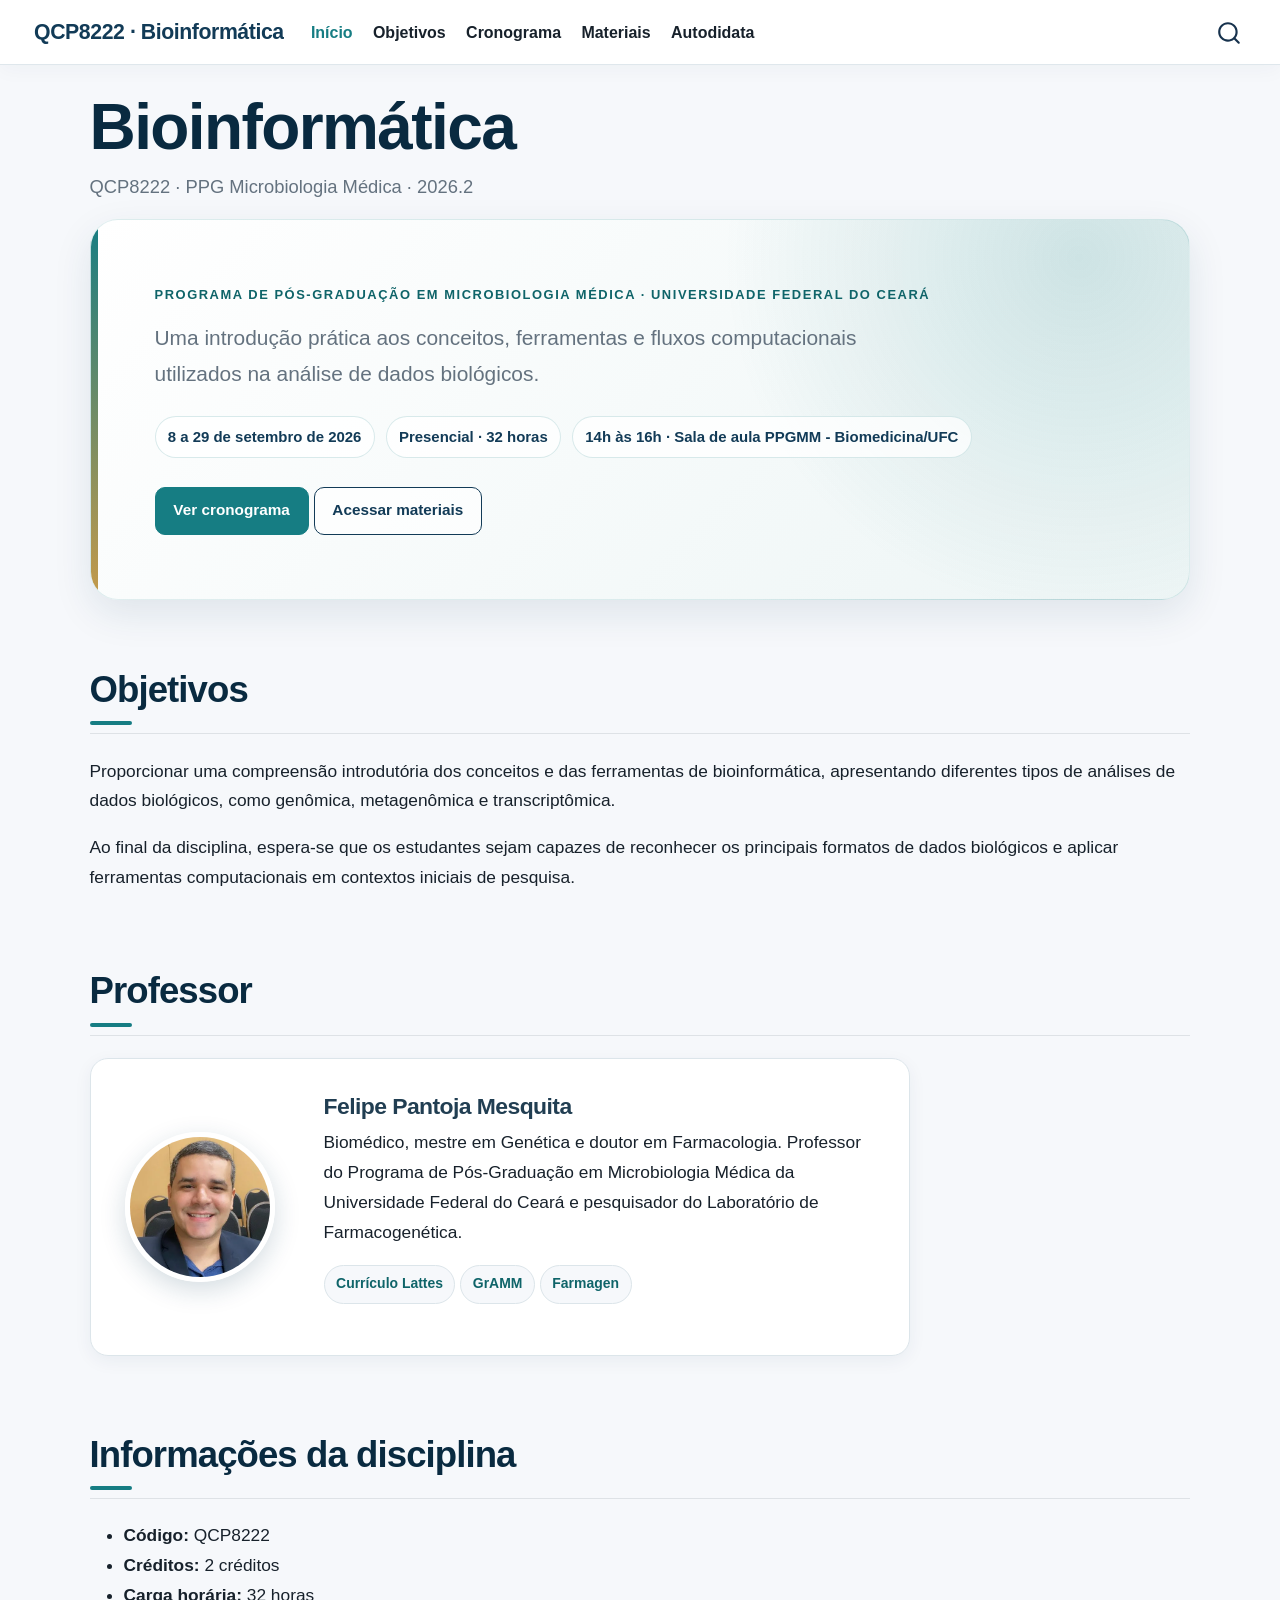
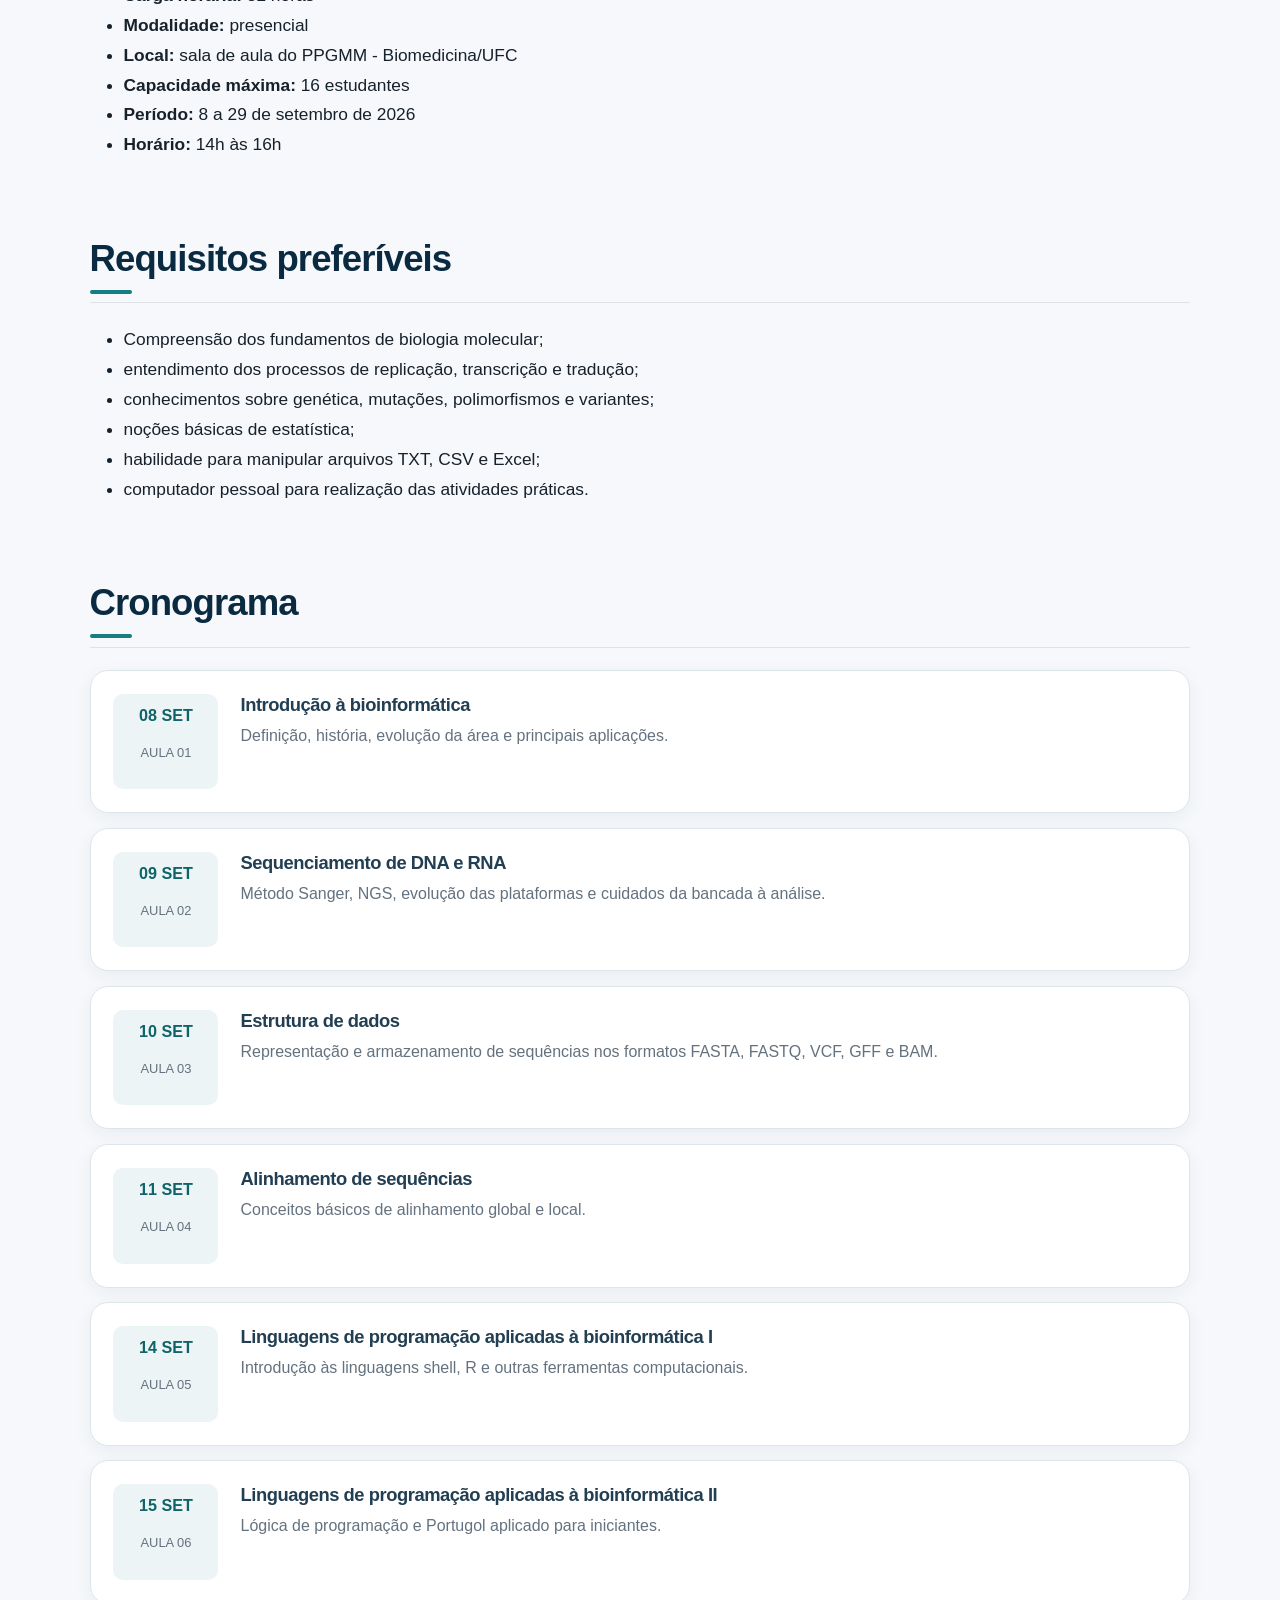
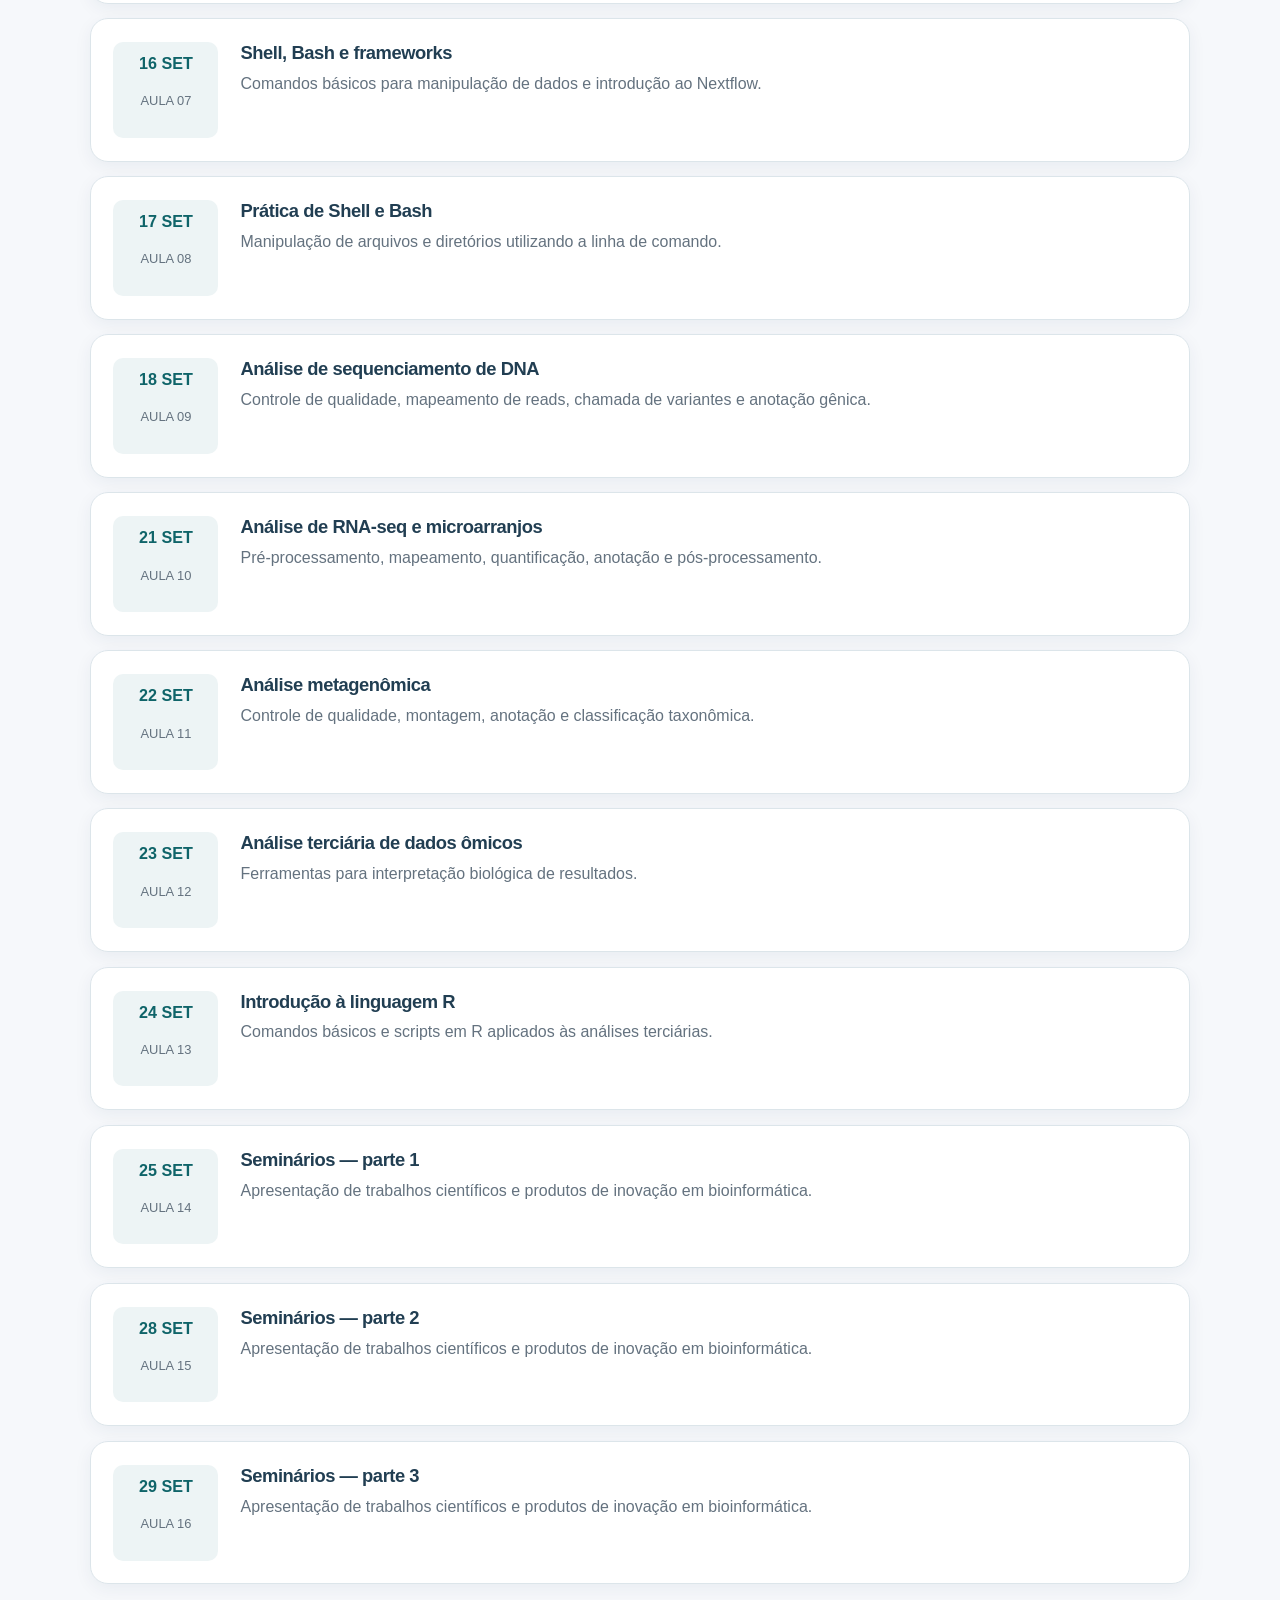
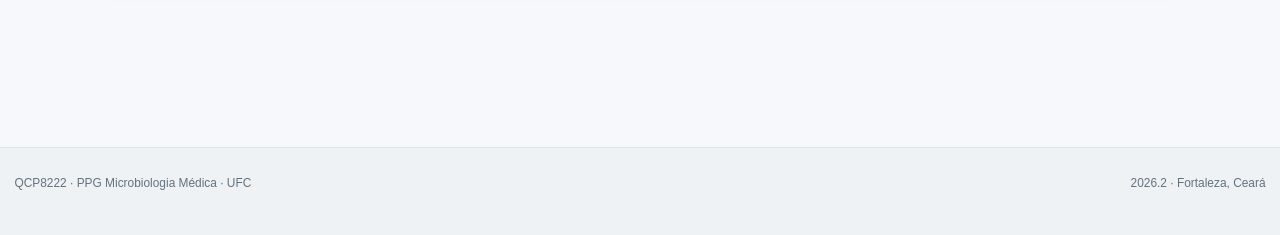
==== index.html @ 1bd6b89c "Built site for gh-pages" ====
<!DOCTYPE html>
<html xmlns="http://www.w3.org/1999/xhtml" lang="pt-BR" xml:lang="pt-BR"><head>

<meta charset="utf-8">
<meta name="generator" content="quarto-1.8.25">

<meta name="viewport" content="width=device-width, initial-scale=1.0, user-scalable=yes">


<title>Bioinformática – QCP8222 · Bioinformática</title>
<style>
code{white-space: pre-wrap;}
span.smallcaps{font-variant: small-caps;}
div.columns{display: flex; gap: min(4vw, 1.5em);}
div.column{flex: auto; overflow-x: auto;}
div.hanging-indent{margin-left: 1.5em; text-indent: -1.5em;}
ul.task-list{list-style: none;}
ul.task-list li input[type="checkbox"] {
  width: 0.8em;
  margin: 0 0.8em 0.2em -1em; /* quarto-specific, see https://github.com/quarto-dev/quarto-cli/issues/4556 */ 
  vertical-align: middle;
}
</style>


<script src="site_libs/quarto-nav/quarto-nav.js"></script>
<script src="site_libs/clipboard/clipboard.min.js"></script>
<script src="site_libs/quarto-search/autocomplete.umd.js"></script>
<script src="site_libs/quarto-search/fuse.min.js"></script>
<script src="site_libs/quarto-search/quarto-search.js"></script>
<meta name="quarto:offset" content="./">
<link href="./assets/logos/ufc-favicon.png" rel="icon" type="image/png">
<script src="site_libs/quarto-html/quarto.js" type="module"></script>
<script src="site_libs/quarto-html/tabsets/tabsets.js" type="module"></script>
<script src="site_libs/quarto-html/axe/axe-check.js" type="module"></script>
<script src="site_libs/quarto-html/popper.min.js"></script>
<script src="site_libs/quarto-html/tippy.umd.min.js"></script>
<script src="site_libs/quarto-html/anchor.min.js"></script>
<link href="site_libs/quarto-html/tippy.css" rel="stylesheet">
<link href="site_libs/quarto-html/quarto-syntax-highlighting-7b89279ff1a6dce999919e0e67d4d9ec.css" rel="stylesheet" id="quarto-text-highlighting-styles">
<script src="site_libs/bootstrap/bootstrap.min.js"></script>
<link href="site_libs/bootstrap/bootstrap-icons.css" rel="stylesheet">
<link href="site_libs/bootstrap/bootstrap-4724e8689bb98f61ebe443eb86e469ed.min.css" rel="stylesheet" append-hash="true" id="quarto-bootstrap" data-mode="light">
<script id="quarto-search-options" type="application/json">{
  "location": "navbar",
  "copy-button": false,
  "collapse-after": 3,
  "panel-placement": "end",
  "type": "overlay",
  "limit": 50,
  "keyboard-shortcut": [
    "f",
    "/",
    "s"
  ],
  "language": {
    "search-no-results-text": "Nenhum resultado",
    "search-matching-documents-text": "documentos correspondentes",
    "search-copy-link-title": "Copiar link para a busca",
    "search-hide-matches-text": "Esconder correspondências adicionais",
    "search-more-match-text": "mais correspondência neste documento",
    "search-more-matches-text": "mais correspondências neste documento",
    "search-clear-button-title": "Limpar",
    "search-text-placeholder": "",
    "search-detached-cancel-button-title": "Cancelar",
    "search-submit-button-title": "Enviar",
    "search-label": "Procurar"
  }
}</script>
<style>html{ scroll-behavior: smooth; }</style>


<link rel="stylesheet" href="assets/css/styles.css">
</head>

<body class="nav-fixed quarto-light">

<div id="quarto-search-results"></div>
  <header id="quarto-header" class="headroom fixed-top">
    <nav class="navbar navbar-expand-lg " data-bs-theme="dark">
      <div class="navbar-container container-fluid">
      <div class="navbar-brand-container mx-auto">
    <a href="./index.html" class="navbar-brand navbar-brand-logo">
    </a>
    <a class="navbar-brand" href="./index.html">
    <span class="navbar-title">QCP8222 · Bioinformática</span>
    </a>
  </div>
            <div id="quarto-search" class="" title="Procurar"></div>
          <button class="navbar-toggler" type="button" data-bs-toggle="collapse" data-bs-target="#navbarCollapse" aria-controls="navbarCollapse" role="menu" aria-expanded="false" aria-label="Alternar de navegação" onclick="if (window.quartoToggleHeadroom) { window.quartoToggleHeadroom(); }">
  <span class="navbar-toggler-icon"></span>
</button>
          <div class="collapse navbar-collapse" id="navbarCollapse">
            <ul class="navbar-nav navbar-nav-scroll me-auto">
  <li class="nav-item">
    <a class="nav-link active" href="./index.html" aria-current="page"> 
<span class="menu-text">Início</span></a>
  </li>  
  <li class="nav-item">
    <a class="nav-link" href="./index.html#objetivos"> 
<span class="menu-text">Objetivos</span></a>
  </li>  
  <li class="nav-item">
    <a class="nav-link" href="./index.html#cronograma"> 
<span class="menu-text">Cronograma</span></a>
  </li>  
  <li class="nav-item">
    <a class="nav-link" href="./materiais/index.html"> 
<span class="menu-text">Materiais</span></a>
  </li>  
  <li class="nav-item">
    <a class="nav-link" href="./autodidata.html"> 
<span class="menu-text">Autodidata</span></a>
  </li>  
</ul>
          </div> <!-- /navcollapse -->
            <div class="quarto-navbar-tools">
</div>
      </div> <!-- /container-fluid -->
    </nav>
</header>
<!-- content -->
<div id="quarto-content" class="quarto-container page-columns page-rows-contents page-layout-full page-navbar">
<!-- sidebar -->
<!-- margin-sidebar -->
    
<!-- main -->
<main class="content column-page" id="quarto-document-content">

<header id="title-block-header" class="quarto-title-block default">
<div class="quarto-title">
<h1 class="title">Bioinformática</h1>
<p class="subtitle lead">QCP8222 · PPG Microbiologia Médica · 2026.2</p>
</div>



<div class="quarto-title-meta column-page">

    
  
    
  </div>
  


</header>


<div class="course-intro">
<div class="course-kicker">
<p>Programa de Pós-Graduação em Microbiologia Médica · Universidade Federal do Ceará</p>
</div>
<p>Uma introdução prática aos conceitos, ferramentas e fluxos computacionais utilizados na análise de dados biológicos.</p>
<div class="course-meta">
<p><span>8 a 29 de setembro de 2026</span> <span>Presencial · 32 horas</span> <span>14h às 16h · Sala de aula PPGMM - Biomedicina/UFC</span></p>
</div>
<div class="course-actions">
<p><a href="#cronograma" class="btn btn-primary">Ver cronograma</a> <a href="./materiais/index.html" class="btn btn-outline-primary">Acessar materiais</a></p>
</div>
</div>
<section id="objetivos" class="level2">
<h2 class="anchored" data-anchor-id="objetivos">Objetivos</h2>
<p>Proporcionar uma compreensão introdutória dos conceitos e das ferramentas de bioinformática, apresentando diferentes tipos de análises de dados biológicos, como genômica, metagenômica e transcriptômica.</p>
<p>Ao final da disciplina, espera-se que os estudantes sejam capazes de reconhecer os principais formatos de dados biológicos e aplicar ferramentas computacionais em contextos iniciais de pesquisa.</p>
</section>
<section id="professor" class="level2">
<h2 class="anchored" data-anchor-id="professor">Professor</h2>
<div class="faculty-grid">
<div class="faculty-card">
<p><img src="assets/professores/felipe-card.webp" class="faculty-photo img-fluid" alt="Retrato de Felipe Pantoja Mesquita"></p>
<section id="felipe-pantoja-mesquita" class="level3">
<h3 class="anchored" data-anchor-id="felipe-pantoja-mesquita">Felipe Pantoja Mesquita</h3>
<p>Biomédico, mestre em Genética e doutor em Farmacologia. Professor do Programa de Pós-Graduação em Microbiologia Médica da Universidade Federal do Ceará e pesquisador do Laboratório de Farmacogenética.</p>
<div class="faculty-links">
<p><a href="https://lattes.cnpq.br/3626590016067119" class="faculty-link">Currículo Lattes</a> <a href="https://instagram.com/grammufc" class="faculty-link">GrAMM</a> <a href="https://instagram.com/farmagen.ufc" class="faculty-link">Farmagen</a></p>
</div>
</section>
</div>
</div>
</section>
<section id="informações-da-disciplina" class="level2">
<h2 class="anchored" data-anchor-id="informações-da-disciplina">Informações da disciplina</h2>
<ul>
<li><strong>Código:</strong> QCP8222</li>
<li><strong>Créditos:</strong> 2 créditos</li>
<li><strong>Carga horária:</strong> 32 horas</li>
<li><strong>Modalidade:</strong> presencial</li>
<li><strong>Local:</strong> sala de aula do PPGMM - Biomedicina/UFC</li>
<li><strong>Capacidade máxima:</strong> 16 estudantes</li>
<li><strong>Período:</strong> 8 a 29 de setembro de 2026</li>
<li><strong>Horário:</strong> 14h às 16h</li>
</ul>
</section>
<section id="requisitos-preferíveis" class="level2">
<h2 class="anchored" data-anchor-id="requisitos-preferíveis">Requisitos preferíveis</h2>
<ul>
<li>Compreensão dos fundamentos de biologia molecular;</li>
<li>entendimento dos processos de replicação, transcrição e tradução;</li>
<li>conhecimentos sobre genética, mutações, polimorfismos e variantes;</li>
<li>noções básicas de estatística;</li>
<li>habilidade para manipular arquivos TXT, CSV e Excel;</li>
<li>computador pessoal para realização das atividades práticas.</li>
</ul>
</section>
<section id="cronograma" class="level2">
<h2 class="anchored" data-anchor-id="cronograma">Cronograma</h2>
<div class="schedule">
<div class="schedule-row">
<div class="schedule-date">
<p><strong>08 SET</strong><br>
Aula 01</p>
</div>
<section id="introdução-à-bioinformática" class="level3 schedule-content">
<h3 class="anchored" data-anchor-id="introdução-à-bioinformática">Introdução à bioinformática</h3>
<p>Definição, história, evolução da área e principais aplicações.</p>
</section>
</div>
<div class="schedule-row">
<div class="schedule-date">
<p><strong>09 SET</strong><br>
Aula 02</p>
</div>
<section id="sequenciamento-de-dna-e-rna" class="level3 schedule-content">
<h3 class="anchored" data-anchor-id="sequenciamento-de-dna-e-rna">Sequenciamento de DNA e RNA</h3>
<p>Método Sanger, NGS, evolução das plataformas e cuidados da bancada à análise.</p>
</section>
</div>
<div class="schedule-row">
<div class="schedule-date">
<p><strong>10 SET</strong><br>
Aula 03</p>
</div>
<section id="estrutura-de-dados" class="level3 schedule-content">
<h3 class="anchored" data-anchor-id="estrutura-de-dados">Estrutura de dados</h3>
<p>Representação e armazenamento de sequências nos formatos FASTA, FASTQ, VCF, GFF e BAM.</p>
</section>
</div>
<div class="schedule-row">
<div class="schedule-date">
<p><strong>11 SET</strong><br>
Aula 04</p>
</div>
<section id="alinhamento-de-sequências" class="level3 schedule-content">
<h3 class="anchored" data-anchor-id="alinhamento-de-sequências">Alinhamento de sequências</h3>
<p>Conceitos básicos de alinhamento global e local.</p>
</section>
</div>
<div class="schedule-row">
<div class="schedule-date">
<p><strong>14 SET</strong><br>
Aula 05</p>
</div>
<section id="linguagens-de-programação-aplicadas-à-bioinformática-i" class="level3 schedule-content">
<h3 class="anchored" data-anchor-id="linguagens-de-programação-aplicadas-à-bioinformática-i">Linguagens de programação aplicadas à bioinformática I</h3>
<p>Introdução às linguagens shell, R e outras ferramentas computacionais.</p>
</section>
</div>
<div class="schedule-row">
<div class="schedule-date">
<p><strong>15 SET</strong><br>
Aula 06</p>
</div>
<section id="linguagens-de-programação-aplicadas-à-bioinformática-ii" class="level3 schedule-content">
<h3 class="anchored" data-anchor-id="linguagens-de-programação-aplicadas-à-bioinformática-ii">Linguagens de programação aplicadas à bioinformática II</h3>
<p>Lógica de programação e Portugol aplicado para iniciantes.</p>
</section>
</div>
<div class="schedule-row">
<div class="schedule-date">
<p><strong>16 SET</strong><br>
Aula 07</p>
</div>
<section id="shell-bash-e-frameworks" class="level3 schedule-content">
<h3 class="anchored" data-anchor-id="shell-bash-e-frameworks">Shell, Bash e frameworks</h3>
<p>Comandos básicos para manipulação de dados e introdução ao Nextflow.</p>
</section>
</div>
<div class="schedule-row">
<div class="schedule-date">
<p><strong>17 SET</strong><br>
Aula 08</p>
</div>
<section id="prática-de-shell-e-bash" class="level3 schedule-content">
<h3 class="anchored" data-anchor-id="prática-de-shell-e-bash">Prática de Shell e Bash</h3>
<p>Manipulação de arquivos e diretórios utilizando a linha de comando.</p>
</section>
</div>
<div class="schedule-row">
<div class="schedule-date">
<p><strong>18 SET</strong><br>
Aula 09</p>
</div>
<section id="análise-de-sequenciamento-de-dna" class="level3 schedule-content">
<h3 class="anchored" data-anchor-id="análise-de-sequenciamento-de-dna">Análise de sequenciamento de DNA</h3>
<p>Controle de qualidade, mapeamento de reads, chamada de variantes e anotação gênica.</p>
</section>
</div>
<div class="schedule-row">
<div class="schedule-date">
<p><strong>21 SET</strong><br>
Aula 10</p>
</div>
<section id="análise-de-rna-seq-e-microarranjos" class="level3 schedule-content">
<h3 class="anchored" data-anchor-id="análise-de-rna-seq-e-microarranjos">Análise de RNA-seq e microarranjos</h3>
<p>Pré-processamento, mapeamento, quantificação, anotação e pós-processamento.</p>
</section>
</div>
<div class="schedule-row">
<div class="schedule-date">
<p><strong>22 SET</strong><br>
Aula 11</p>
</div>
<section id="análise-metagenômica" class="level3 schedule-content">
<h3 class="anchored" data-anchor-id="análise-metagenômica">Análise metagenômica</h3>
<p>Controle de qualidade, montagem, anotação e classificação taxonômica.</p>
</section>
</div>
<div class="schedule-row">
<div class="schedule-date">
<p><strong>23 SET</strong><br>
Aula 12</p>
</div>
<section id="análise-terciária-de-dados-ômicos" class="level3 schedule-content">
<h3 class="anchored" data-anchor-id="análise-terciária-de-dados-ômicos">Análise terciária de dados ômicos</h3>
<p>Ferramentas para interpretação biológica de resultados.</p>
</section>
</div>
<div class="schedule-row">
<div class="schedule-date">
<p><strong>24 SET</strong><br>
Aula 13</p>
</div>
<section id="introdução-à-linguagem-r" class="level3 schedule-content">
<h3 class="anchored" data-anchor-id="introdução-à-linguagem-r">Introdução à linguagem R</h3>
<p>Comandos básicos e scripts em R aplicados às análises terciárias.</p>
</section>
</div>
<div class="schedule-row">
<div class="schedule-date">
<p><strong>25 SET</strong><br>
Aula 14</p>
</div>
<section id="seminários-parte-1" class="level3 schedule-content">
<h3 class="anchored" data-anchor-id="seminários-parte-1">Seminários — parte 1</h3>
<p>Apresentação de trabalhos científicos e produtos de inovação em bioinformática.</p>
</section>
</div>
<div class="schedule-row">
<div class="schedule-date">
<p><strong>28 SET</strong><br>
Aula 15</p>
</div>
<section id="seminários-parte-2" class="level3 schedule-content">
<h3 class="anchored" data-anchor-id="seminários-parte-2">Seminários — parte 2</h3>
<p>Apresentação de trabalhos científicos e produtos de inovação em bioinformática.</p>
</section>
</div>
<div class="schedule-row">
<div class="schedule-date">
<p><strong>29 SET</strong><br>
Aula 16</p>
</div>
<section id="seminários-parte-3" class="level3 schedule-content">
<h3 class="anchored" data-anchor-id="seminários-parte-3">Seminários — parte 3</h3>
<p>Apresentação de trabalhos científicos e produtos de inovação em bioinformática.</p>
</section>
</div>
</div>


</section>

</main> <!-- /main -->
<script>
document.addEventListener('DOMContentLoaded', function () {
  const external = document.querySelectorAll('a[href^="http"]');
  external.forEach(a => {
    if (!a.getAttribute('aria-label')) {
      a.setAttribute('aria-label', (a.textContent.trim() || 'Link externo') + ' (abre em nova aba)');
    }
  });
});
</script>
<script id="quarto-html-after-body" type="application/javascript">
  window.document.addEventListener("DOMContentLoaded", function (event) {
    const icon = "";
    const anchorJS = new window.AnchorJS();
    anchorJS.options = {
      placement: 'right',
      icon: icon
    };
    anchorJS.add('.anchored');
    const isCodeAnnotation = (el) => {
      for (const clz of el.classList) {
        if (clz.startsWith('code-annotation-')) {                     
          return true;
        }
      }
      return false;
    }
    const onCopySuccess = function(e) {
      // button target
      const button = e.trigger;
      // don't keep focus
      button.blur();
      // flash "checked"
      button.classList.add('code-copy-button-checked');
      var currentTitle = button.getAttribute("title");
      button.setAttribute("title", "Copiada");
      let tooltip;
      if (window.bootstrap) {
        button.setAttribute("data-bs-toggle", "tooltip");
        button.setAttribute("data-bs-placement", "left");
        button.setAttribute("data-bs-title", "Copiada");
        tooltip = new bootstrap.Tooltip(button, 
          { trigger: "manual", 
            customClass: "code-copy-button-tooltip",
            offset: [0, -8]});
        tooltip.show();    
      }
      setTimeout(function() {
        if (tooltip) {
          tooltip.hide();
          button.removeAttribute("data-bs-title");
          button.removeAttribute("data-bs-toggle");
          button.removeAttribute("data-bs-placement");
        }
        button.setAttribute("title", currentTitle);
        button.classList.remove('code-copy-button-checked');
      }, 1000);
      // clear code selection
      e.clearSelection();
    }
    const getTextToCopy = function(trigger) {
      const outerScaffold = trigger.parentElement.cloneNode(true);
      const codeEl = outerScaffold.querySelector('code');
      for (const childEl of codeEl.children) {
        if (isCodeAnnotation(childEl)) {
          childEl.remove();
        }
      }
      return codeEl.innerText;
    }
    const clipboard = new window.ClipboardJS('.code-copy-button:not([data-in-quarto-modal])', {
      text: getTextToCopy
    });
    clipboard.on('success', onCopySuccess);
    if (window.document.getElementById('quarto-embedded-source-code-modal')) {
      const clipboardModal = new window.ClipboardJS('.code-copy-button[data-in-quarto-modal]', {
        text: getTextToCopy,
        container: window.document.getElementById('quarto-embedded-source-code-modal')
      });
      clipboardModal.on('success', onCopySuccess);
    }
      var localhostRegex = new RegExp(/^(?:http|https):\/\/localhost\:?[0-9]*\//);
      var mailtoRegex = new RegExp(/^mailto:/);
        var filterRegex = new RegExp('/' + window.location.host + '/');
      var isInternal = (href) => {
          return filterRegex.test(href) || localhostRegex.test(href) || mailtoRegex.test(href);
      }
      // Inspect non-navigation links and adorn them if external
     var links = window.document.querySelectorAll('a[href]:not(.nav-link):not(.navbar-brand):not(.toc-action):not(.sidebar-link):not(.sidebar-item-toggle):not(.pagination-link):not(.no-external):not([aria-hidden]):not(.dropdown-item):not(.quarto-navigation-tool):not(.about-link)');
      for (var i=0; i<links.length; i++) {
        const link = links[i];
        if (!isInternal(link.href)) {
          // undo the damage that might have been done by quarto-nav.js in the case of
          // links that we want to consider external
          if (link.dataset.originalHref !== undefined) {
            link.href = link.dataset.originalHref;
          }
            // target, if specified
            link.setAttribute("target", "_blank");
            if (link.getAttribute("rel") === null) {
              link.setAttribute("rel", "noopener");
            }
        }
      }
    function tippyHover(el, contentFn, onTriggerFn, onUntriggerFn) {
      const config = {
        allowHTML: true,
        maxWidth: 500,
        delay: 100,
        arrow: false,
        appendTo: function(el) {
            return el.parentElement;
        },
        interactive: true,
        interactiveBorder: 10,
        theme: 'quarto',
        placement: 'bottom-start',
      };
      if (contentFn) {
        config.content = contentFn;
      }
      if (onTriggerFn) {
        config.onTrigger = onTriggerFn;
      }
      if (onUntriggerFn) {
        config.onUntrigger = onUntriggerFn;
      }
      window.tippy(el, config); 
    }
    const noterefs = window.document.querySelectorAll('a[role="doc-noteref"]');
    for (var i=0; i<noterefs.length; i++) {
      const ref = noterefs[i];
      tippyHover(ref, function() {
        // use id or data attribute instead here
        let href = ref.getAttribute('data-footnote-href') || ref.getAttribute('href');
        try { href = new URL(href).hash; } catch {}
        const id = href.replace(/^#\/?/, "");
        const note = window.document.getElementById(id);
        if (note) {
          return note.innerHTML;
        } else {
          return "";
        }
      });
    }
    const xrefs = window.document.querySelectorAll('a.quarto-xref');
    const processXRef = (id, note) => {
      // Strip column container classes
      const stripColumnClz = (el) => {
        el.classList.remove("page-full", "page-columns");
        if (el.children) {
          for (const child of el.children) {
            stripColumnClz(child);
          }
        }
      }
      stripColumnClz(note)
      if (id === null || id.startsWith('sec-')) {
        // Special case sections, only their first couple elements
        const container = document.createElement("div");
        if (note.children && note.children.length > 2) {
          container.appendChild(note.children[0].cloneNode(true));
          for (let i = 1; i < note.children.length; i++) {
            const child = note.children[i];
            if (child.tagName === "P" && child.innerText === "") {
              continue;
            } else {
              container.appendChild(child.cloneNode(true));
              break;
            }
          }
          if (window.Quarto?.typesetMath) {
            window.Quarto.typesetMath(container);
          }
          return container.innerHTML
        } else {
          if (window.Quarto?.typesetMath) {
            window.Quarto.typesetMath(note);
          }
          return note.innerHTML;
        }
      } else {
        // Remove any anchor links if they are present
        const anchorLink = note.querySelector('a.anchorjs-link');
        if (anchorLink) {
          anchorLink.remove();
        }
        if (window.Quarto?.typesetMath) {
          window.Quarto.typesetMath(note);
        }
        if (note.classList.contains("callout")) {
          return note.outerHTML;
        } else {
          return note.innerHTML;
        }
      }
    }
    for (var i=0; i<xrefs.length; i++) {
      const xref = xrefs[i];
      tippyHover(xref, undefined, function(instance) {
        instance.disable();
        let url = xref.getAttribute('href');
        let hash = undefined; 
        if (url.startsWith('#')) {
          hash = url;
        } else {
          try { hash = new URL(url).hash; } catch {}
        }
        if (hash) {
          const id = hash.replace(/^#\/?/, "");
          const note = window.document.getElementById(id);
          if (note !== null) {
            try {
              const html = processXRef(id, note.cloneNode(true));
              instance.setContent(html);
            } finally {
              instance.enable();
              instance.show();
            }
          } else {
            // See if we can fetch this
            fetch(url.split('#')[0])
            .then(res => res.text())
            .then(html => {
              const parser = new DOMParser();
              const htmlDoc = parser.parseFromString(html, "text/html");
              const note = htmlDoc.getElementById(id);
              if (note !== null) {
                const html = processXRef(id, note);
                instance.setContent(html);
              } 
            }).finally(() => {
              instance.enable();
              instance.show();
            });
          }
        } else {
          // See if we can fetch a full url (with no hash to target)
          // This is a special case and we should probably do some content thinning / targeting
          fetch(url)
          .then(res => res.text())
          .then(html => {
            const parser = new DOMParser();
            const htmlDoc = parser.parseFromString(html, "text/html");
            const note = htmlDoc.querySelector('main.content');
            if (note !== null) {
              // This should only happen for chapter cross references
              // (since there is no id in the URL)
              // remove the first header
              if (note.children.length > 0 && note.children[0].tagName === "HEADER") {
                note.children[0].remove();
              }
              const html = processXRef(null, note);
              instance.setContent(html);
            } 
          }).finally(() => {
            instance.enable();
            instance.show();
          });
        }
      }, function(instance) {
      });
    }
        let selectedAnnoteEl;
        const selectorForAnnotation = ( cell, annotation) => {
          let cellAttr = 'data-code-cell="' + cell + '"';
          let lineAttr = 'data-code-annotation="' +  annotation + '"';
          const selector = 'span[' + cellAttr + '][' + lineAttr + ']';
          return selector;
        }
        const selectCodeLines = (annoteEl) => {
          const doc = window.document;
          const targetCell = annoteEl.getAttribute("data-target-cell");
          const targetAnnotation = annoteEl.getAttribute("data-target-annotation");
          const annoteSpan = window.document.querySelector(selectorForAnnotation(targetCell, targetAnnotation));
          const lines = annoteSpan.getAttribute("data-code-lines").split(",");
          const lineIds = lines.map((line) => {
            return targetCell + "-" + line;
          })
          let top = null;
          let height = null;
          let parent = null;
          if (lineIds.length > 0) {
              //compute the position of the single el (top and bottom and make a div)
              const el = window.document.getElementById(lineIds[0]);
              top = el.offsetTop;
              height = el.offsetHeight;
              parent = el.parentElement.parentElement;
            if (lineIds.length > 1) {
              const lastEl = window.document.getElementById(lineIds[lineIds.length - 1]);
              const bottom = lastEl.offsetTop + lastEl.offsetHeight;
              height = bottom - top;
            }
            if (top !== null && height !== null && parent !== null) {
              // cook up a div (if necessary) and position it 
              let div = window.document.getElementById("code-annotation-line-highlight");
              if (div === null) {
                div = window.document.createElement("div");
                div.setAttribute("id", "code-annotation-line-highlight");
                div.style.position = 'absolute';
                parent.appendChild(div);
              }
              div.style.top = top - 2 + "px";
              div.style.height = height + 4 + "px";
              div.style.left = 0;
              let gutterDiv = window.document.getElementById("code-annotation-line-highlight-gutter");
              if (gutterDiv === null) {
                gutterDiv = window.document.createElement("div");
                gutterDiv.setAttribute("id", "code-annotation-line-highlight-gutter");
                gutterDiv.style.position = 'absolute';
                const codeCell = window.document.getElementById(targetCell);
                const gutter = codeCell.querySelector('.code-annotation-gutter');
                gutter.appendChild(gutterDiv);
              }
              gutterDiv.style.top = top - 2 + "px";
              gutterDiv.style.height = height + 4 + "px";
            }
            selectedAnnoteEl = annoteEl;
          }
        };
        const unselectCodeLines = () => {
          const elementsIds = ["code-annotation-line-highlight", "code-annotation-line-highlight-gutter"];
          elementsIds.forEach((elId) => {
            const div = window.document.getElementById(elId);
            if (div) {
              div.remove();
            }
          });
          selectedAnnoteEl = undefined;
        };
          // Handle positioning of the toggle
      window.addEventListener(
        "resize",
        throttle(() => {
          elRect = undefined;
          if (selectedAnnoteEl) {
            selectCodeLines(selectedAnnoteEl);
          }
        }, 10)
      );
      function throttle(fn, ms) {
      let throttle = false;
      let timer;
        return (...args) => {
          if(!throttle) { // first call gets through
              fn.apply(this, args);
              throttle = true;
          } else { // all the others get throttled
              if(timer) clearTimeout(timer); // cancel #2
              timer = setTimeout(() => {
                fn.apply(this, args);
                timer = throttle = false;
              }, ms);
          }
        };
      }
        // Attach click handler to the DT
        const annoteDls = window.document.querySelectorAll('dt[data-target-cell]');
        for (const annoteDlNode of annoteDls) {
          annoteDlNode.addEventListener('click', (event) => {
            const clickedEl = event.target;
            if (clickedEl !== selectedAnnoteEl) {
              unselectCodeLines();
              const activeEl = window.document.querySelector('dt[data-target-cell].code-annotation-active');
              if (activeEl) {
                activeEl.classList.remove('code-annotation-active');
              }
              selectCodeLines(clickedEl);
              clickedEl.classList.add('code-annotation-active');
            } else {
              // Unselect the line
              unselectCodeLines();
              clickedEl.classList.remove('code-annotation-active');
            }
          });
        }
    const findCites = (el) => {
      const parentEl = el.parentElement;
      if (parentEl) {
        const cites = parentEl.dataset.cites;
        if (cites) {
          return {
            el,
            cites: cites.split(' ')
          };
        } else {
          return findCites(el.parentElement)
        }
      } else {
        return undefined;
      }
    };
    var bibliorefs = window.document.querySelectorAll('a[role="doc-biblioref"]');
    for (var i=0; i<bibliorefs.length; i++) {
      const ref = bibliorefs[i];
      const citeInfo = findCites(ref);
      if (citeInfo) {
        tippyHover(citeInfo.el, function() {
          var popup = window.document.createElement('div');
          citeInfo.cites.forEach(function(cite) {
            var citeDiv = window.document.createElement('div');
            citeDiv.classList.add('hanging-indent');
            citeDiv.classList.add('csl-entry');
            var biblioDiv = window.document.getElementById('ref-' + cite);
            if (biblioDiv) {
              citeDiv.innerHTML = biblioDiv.innerHTML;
            }
            popup.appendChild(citeDiv);
          });
          return popup.innerHTML;
        });
      }
    }
  });
  </script>
</div> <!-- /content -->
<footer class="footer">
  <div class="nav-footer">
    <div class="nav-footer-left">
<p>QCP8222 · PPG Microbiologia Médica · UFC</p>
</div>   
    <div class="nav-footer-center">
      &nbsp;
    </div>
    <div class="nav-footer-right">
<p>2026.2 · Fortaleza, Ceará</p>
</div>
  </div>
</footer>




<script src="site_libs/quarto-html/zenscroll-min.js"></script>
</body></html>
---- site_libs/quarto-html/tippy.css ----
.tippy-box[data-animation=fade][data-state=hidden]{opacity:0}[data-tippy-root]{max-width:calc(100vw - 10px)}.tippy-box{position:relative;background-color:#333;color:#fff;border-radius:4px;font-size:14px;line-height:1.4;white-space:normal;outline:0;transition-property:transform,visibility,opacity}.tippy-box[data-placement^=top]>.tippy-arrow{bottom:0}.tippy-box[data-placement^=top]>.tippy-arrow:before{bottom:-7px;left:0;border-width:8px 8px 0;border-top-color:initial;transform-origin:center top}.tippy-box[data-placement^=bottom]>.tippy-arrow{top:0}.tippy-box[data-placement^=bottom]>.tippy-arrow:before{top:-7px;left:0;border-width:0 8px 8px;border-bottom-color:initial;transform-origin:center bottom}.tippy-box[data-placement^=left]>.tippy-arrow{right:0}.tippy-box[data-placement^=left]>.tippy-arrow:before{border-width:8px 0 8px 8px;border-left-color:initial;right:-7px;transform-origin:center left}.tippy-box[data-placement^=right]>.tippy-arrow{left:0}.tippy-box[data-placement^=right]>.tippy-arrow:before{left:-7px;border-width:8px 8px 8px 0;border-right-color:initial;transform-origin:center right}.tippy-box[data-inertia][data-state=visible]{transition-timing-function:cubic-bezier(.54,1.5,.38,1.11)}.tippy-arrow{width:16px;height:16px;color:#333}.tippy-arrow:before{content:"";position:absolute;border-color:transparent;border-style:solid}.tippy-content{position:relative;padding:5px 9px;z-index:1}
---- site_libs/quarto-html/quarto-syntax-highlighting-7b89279ff1a6dce999919e0e67d4d9ec.css ----
/* quarto syntax highlight colors */
:root {
  --quarto-hl-ot-color: #003B4F;
  --quarto-hl-at-color: #657422;
  --quarto-hl-ss-color: #20794D;
  --quarto-hl-an-color: #5E5E5E;
  --quarto-hl-fu-color: #4758AB;
  --quarto-hl-st-color: #20794D;
  --quarto-hl-cf-color: #003B4F;
  --quarto-hl-op-color: #5E5E5E;
  --quarto-hl-er-color: #AD0000;
  --quarto-hl-bn-color: #AD0000;
  --quarto-hl-al-color: #AD0000;
  --quarto-hl-va-color: #111111;
  --quarto-hl-bu-color: inherit;
  --quarto-hl-ex-color: inherit;
  --quarto-hl-pp-color: #AD0000;
  --quarto-hl-in-color: #5E5E5E;
  --quarto-hl-vs-color: #20794D;
  --quarto-hl-wa-color: #5E5E5E;
  --quarto-hl-do-color: #5E5E5E;
  --quarto-hl-im-color: #00769E;
  --quarto-hl-ch-color: #20794D;
  --quarto-hl-dt-color: #AD0000;
  --quarto-hl-fl-color: #AD0000;
  --quarto-hl-co-color: #5E5E5E;
  --quarto-hl-cv-color: #5E5E5E;
  --quarto-hl-cn-color: #8f5902;
  --quarto-hl-sc-color: #5E5E5E;
  --quarto-hl-dv-color: #AD0000;
  --quarto-hl-kw-color: #003B4F;
}

/* other quarto variables */
:root {
  --quarto-font-monospace: SFMono-Regular, Menlo, Monaco, Consolas, "Liberation Mono", "Courier New", monospace;
}

/* syntax highlight based on Pandoc's rules */
pre > code.sourceCode > span {
  color: #003B4F;
}

code.sourceCode > span {
  color: #003B4F;
}

div.sourceCode,
div.sourceCode pre.sourceCode {
  color: #003B4F;
}

/* Normal */
code span {
  color: #003B4F;
}

/* Alert */
code span.al {
  color: #AD0000;
  font-style: inherit;
}

/* Annotation */
code span.an {
  color: #5E5E5E;
  font-style: inherit;
}

/* Attribute */
code span.at {
  color: #657422;
  font-style: inherit;
}

/* BaseN */
code span.bn {
  color: #AD0000;
  font-style: inherit;
}

/* BuiltIn */
code span.bu {
  font-style: inherit;
}

/* ControlFlow */
code span.cf {
  color: #003B4F;
  font-weight: bold;
  font-style: inherit;
}

/* Char */
code span.ch {
  color: #20794D;
  font-style: inherit;
}

/* Constant */
code span.cn {
  color: #8f5902;
  font-style: inherit;
}

/* Comment */
code span.co {
  color: #5E5E5E;
  font-style: inherit;
}

/* CommentVar */
code span.cv {
  color: #5E5E5E;
  font-style: italic;
}

/* Documentation */
code span.do {
  color: #5E5E5E;
  font-style: italic;
}

/* DataType */
code span.dt {
  color: #AD0000;
  font-style: inherit;
}

/* DecVal */
code span.dv {
  color: #AD0000;
  font-style: inherit;
}

/* Error */
code span.er {
  color: #AD0000;
  font-style: inherit;
}

/* Extension */
code span.ex {
  font-style: inherit;
}

/* Float */
code span.fl {
  color: #AD0000;
  font-style: inherit;
}

/* Function */
code span.fu {
  color: #4758AB;
  font-style: inherit;
}

/* Import */
code span.im {
  color: #00769E;
  font-style: inherit;
}

/* Information */
code span.in {
  color: #5E5E5E;
  font-style: inherit;
}

/* Keyword */
code span.kw {
  color: #003B4F;
  font-weight: bold;
  font-style: inherit;
}

/* Operator */
code span.op {
  color: #5E5E5E;
  font-style: inherit;
}

/* Other */
code span.ot {
  color: #003B4F;
  font-style: inherit;
}

/* Preprocessor */
code span.pp {
  color: #AD0000;
  font-style: inherit;
}

/* SpecialChar */
code span.sc {
  color: #5E5E5E;
  font-style: inherit;
}

/* SpecialString */
code span.ss {
  color: #20794D;
  font-style: inherit;
}

/* String */
code span.st {
  color: #20794D;
  font-style: inherit;
}

/* Variable */
code span.va {
  color: #111111;
  font-style: inherit;
}

/* VerbatimString */
code span.vs {
  color: #20794D;
  font-style: inherit;
}

/* Warning */
code span.wa {
  color: #5E5E5E;
  font-style: italic;
}

.prevent-inlining {
  content: "</";
}

/*# sourceMappingURL=3944bc705cfaf4c80e56f77c5205168a.css.map */
---- assets/css/styles.css ----
:root {
  --font-sans: Inter, ui-sans-serif, -apple-system, BlinkMacSystemFont,
    "Segoe UI", Roboto, Helvetica, Arial, sans-serif;

  --navy: #123b57;
  --navy-dark: #092a40;
  --teal: #167d83;
  --teal-dark: #0f6469;
  --gold: #c59a4a;

  --ink: #17212b;
  --muted: #64727f;
  --paper: #ffffff;
  --background: #f6f8fb;
  --soft: #edf4f5;
  --line: #dce5ea;

  --radius-sm: 10px;
  --radius: 18px;
  --radius-lg: 28px;

  --shadow-sm: 0 5px 18px rgba(18, 59, 87, 0.06);
  --shadow: 0 14px 38px rgba(18, 59, 87, 0.10);
}

* {
  box-sizing: border-box;
}

html {
  scroll-behavior: smooth;
}

body {
  margin: 0;
  color: var(--ink);
  background: var(--background);
  font-family: var(--font-sans);
  font-size: 1.02rem;
  line-height: 1.72;
  text-rendering: optimizeLegibility;
}

/* Navegação */

.navbar {
  --bs-navbar-color: var(--ink);
  --bs-navbar-hover-color: var(--teal);
  --bs-navbar-active-color: var(--navy);
  --bs-navbar-brand-color: var(--navy);
  --bs-navbar-brand-hover-color: var(--teal);

  background: rgba(255, 255, 255, 0.92) !important;
  border-bottom: 1px solid rgba(220, 229, 234, 0.9);
  box-shadow: 0 4px 20px rgba(18, 59, 87, 0.04);
  backdrop-filter: blur(14px);
  -webkit-backdrop-filter: blur(14px);
}

.navbar-title,
.navbar-brand {
  color: var(--navy) !important;
  font-weight: 750;
  letter-spacing: -0.02em;
}

.navbar .nav-link {
  color: var(--ink);
  font-size: 0.94rem;
  font-weight: 600;
}

.navbar .nav-link:hover,
.navbar .nav-link:focus,
.navbar .nav-link.active {
  color: var(--teal);
}

/* Conteúdo */

main.content {
  width: min(1120px, calc(100% - 2rem));
  max-width: 1120px;
  margin-inline: auto;
}

h1,
h2,
h3,
h4,
h5,
h6,
.quarto-title h1.title {
  color: var(--navy-dark);
  font-family: var(--font-sans);
  letter-spacing: -0.025em;
}

h2 {
  margin-top: 4.5rem;
  margin-bottom: 1.3rem;
  font-size: clamp(1.65rem, 3vw, 2.15rem);
  font-weight: 750;
}

h2::after {
  display: block;
  width: 42px;
  height: 4px;
  margin-top: 0.55rem;
  border-radius: 999px;
  background: var(--teal);
  content: "";
}

h3 {
  font-weight: 720;
}

main.content a {
  color: var(--teal-dark);
  text-decoration-thickness: 1px;
  text-underline-offset: 3px;
}

main.content a:hover {
  color: var(--navy);
}

/* Título das páginas */

.quarto-title-block {
  margin-top: clamp(2.5rem, 6vw, 5rem);
  margin-bottom: 2rem;
}

.quarto-title h1.title {
  max-width: 850px;
  margin-bottom: 0.6rem;
  font-size: clamp(2.4rem, 5vw, 4.5rem);
  font-weight: 800;
  line-height: 1.02;
}

.quarto-title .subtitle {
  max-width: 760px;
  color: var(--muted);
  font-size: 1.08rem;
  font-weight: 500;
}

/* Apresentação inicial */

.course-intro {
  position: relative;
  overflow: hidden;
  margin: 1rem 0 4rem;
  padding: clamp(2rem, 5vw, 4.2rem);
  border: 1px solid rgba(22, 125, 131, 0.13);
  border-radius: var(--radius-lg);
  background:
    radial-gradient(
      circle at 90% 10%,
      rgba(22, 125, 131, 0.17),
      transparent 34%
    ),
    linear-gradient(135deg, #ffffff 0%, #edf5f5 100%);
  box-shadow: var(--shadow);
}

.course-intro::before {
  position: absolute;
  top: 0;
  left: 0;
  width: 7px;
  height: 100%;
  background: linear-gradient(var(--teal), var(--gold));
  content: "";
}

.course-intro > p {
  max-width: 780px;
  margin: 0.8rem 0 1.3rem;
  color: var(--muted);
  font-size: clamp(1.05rem, 2vw, 1.23rem);
}

.course-kicker {
  color: var(--teal-dark);
  font-size: 0.76rem;
  font-weight: 800;
  letter-spacing: 0.12em;
  text-transform: uppercase;
}

.course-kicker p {
  margin-bottom: 0;
}

.course-meta {
  margin: 1.4rem 0 1.7rem;
  color: var(--navy);
  font-size: 0.88rem;
  font-weight: 650;
}

.course-meta p {
  display: flex;
  flex-wrap: wrap;
  gap: 0.65rem;
  margin: 0;
}

.course-meta span {
  padding: 0.42rem 0.72rem;
  border: 1px solid rgba(22, 125, 131, 0.16);
  border-radius: 999px;
  background: rgba(255, 255, 255, 0.76);
}

/* Botões */

.course-actions {
  display: flex;
  flex-wrap: wrap;
  gap: 0.7rem;
}

.course-actions p {
  margin: 0;
}

main.content a.btn {
  padding: 0.68rem 1.05rem;
  border-radius: var(--radius-sm);
  font-size: 0.9rem;
  font-weight: 700;
  text-decoration: none;
  transition:
    transform 160ms ease,
    box-shadow 160ms ease,
    background-color 160ms ease;
}

main.content a.btn-primary,
main.content a.btn-primary:visited {
  color: #ffffff;
  background: var(--teal);
  border-color: var(--teal);
}

main.content a.btn-primary:hover,
main.content a.btn-primary:focus {
  color: #ffffff;
  background: var(--teal-dark);
  border-color: var(--teal-dark);
  box-shadow: 0 8px 22px rgba(22, 125, 131, 0.22);
  transform: translateY(-2px);
}

main.content a.btn-outline-primary {
  color: var(--navy);
  background: rgba(255, 255, 255, 0.7);
  border-color: var(--navy);
}

main.content a.btn-outline-primary:hover {
  color: #ffffff;
  background: var(--navy);
  transform: translateY(-2px);
}

/* Professor */

.faculty-grid {
  display: grid;
  grid-template-columns: minmax(0, 820px);
  gap: 1.2rem;
}

.faculty-card {
  display: grid;
  grid-template-columns: 165px minmax(0, 1fr);
  align-items: center;
  column-gap: 2rem;
  padding: 2rem;
  border: 1px solid var(--line);
  border-radius: var(--radius);
  background: var(--paper);
  box-shadow: var(--shadow-sm);
}

.faculty-card > p:first-child {
  grid-column: 1;
  grid-row: 1 / 5;
  margin: 0;
}

.faculty-card h3,
.faculty-card > p:not(:first-child),
.faculty-card .faculty-links {
  grid-column: 2;
}

.faculty-card h3 {
  margin: 0 0 0.45rem;
  font-size: 1.35rem;
}

.faculty-card > p:not(:first-child) {
  margin: 0 0 1rem;
  color: var(--muted);
  font-size: 0.95rem;
}

.faculty-photo {
  display: block;
  width: 150px;
  height: 150px;
  border: 5px solid #ffffff;
  border-radius: 50%;
  box-shadow: 0 8px 26px rgba(18, 59, 87, 0.18);
  object-fit: cover;
  object-position: center;
}

.faculty-links {
  display: flex;
  flex-wrap: wrap;
  gap: 0.55rem;
}

.faculty-link {
  display: inline-flex;
  padding: 0.4rem 0.68rem;
  border: 1px solid var(--line);
  border-radius: 999px;
  background: var(--background);
  font-size: 0.82rem;
  font-weight: 700;
  text-decoration: none;
}

/* Cronograma */

.schedule {
  display: grid;
  gap: 0.85rem;
}

.schedule-row {
  display: grid;
  grid-template-columns: 105px minmax(0, 1fr);
  gap: 1.3rem;
  padding: 1.35rem;
  border: 1px solid var(--line);
  border-radius: var(--radius);
  background: var(--paper);
  box-shadow: var(--shadow-sm);
  transition:
    transform 170ms ease,
    box-shadow 170ms ease,
    border-color 170ms ease;
}

.schedule-row:hover {
  border-color: rgba(22, 125, 131, 0.35);
  box-shadow: var(--shadow);
  transform: translateY(-2px);
}

.schedule-date {
  align-self: start;
  padding: 0.65rem 0.5rem;
  border-radius: var(--radius-sm);
  color: var(--muted);
  background: var(--soft);
  font-size: 0.76rem;
  line-height: 1.35;
  text-align: center;
  text-transform: uppercase;
}

.schedule-date strong {
  display: block;
  color: var(--teal-dark);
  font-size: 0.95rem;
}

.schedule-content h3 {
  margin: 0 0 0.35rem;
  font-size: 1.08rem;
}

.schedule-content p {
  margin: 0;
  color: var(--muted);
  font-size: 0.94rem;
}

/* Materiais e cartões */

.resource-grid {
  display: grid;
  grid-template-columns: repeat(auto-fit, minmax(270px, 1fr));
  gap: 1rem;
  margin: 1.2rem 0;
}

.resource-box {
  display: flex;
  flex-direction: column;
  padding: 1.4rem;
  border: 1px solid var(--line);
  border-radius: var(--radius);
  background: var(--paper);
  box-shadow: var(--shadow-sm);
  transition:
    transform 170ms ease,
    box-shadow 170ms ease,
    border-color 170ms ease;
}

.resource-box:hover {
  border-color: rgba(22, 125, 131, 0.32);
  box-shadow: var(--shadow);
  transform: translateY(-3px);
}

.resource-box h3 {
  margin: 0 0 0.8rem;
  font-size: 1.14rem;
}

.resource-box p {
  margin: 0.45rem 0;
  color: var(--muted);
  font-size: 0.92rem;
}

.resource-box a:not(.btn) {
  font-weight: 650;
}

/* Status */

.status {
  display: inline-flex;
  align-items: center;
  padding: 0.36rem 0.7rem;
  border: 1px solid var(--line);
  border-radius: 999px;
  color: var(--muted);
  background: var(--paper);
  font-size: 0.78rem;
  font-weight: 700;
}

.status-live {
  color: var(--teal-dark);
  background: #e4f4f2;
  border-color: #b9deda;
}

.status-next {
  color: #735818;
  background: #fff6df;
  border-color: #ead49b;
}

/* Rodapé */

.nav-footer {
  margin-top: 5rem;
  padding-top: 1.5rem;
  padding-bottom: 1.5rem;
  border-top: 1px solid var(--line);
  color: var(--muted);
  background: #eef2f5;
  font-size: 0.85rem;
}

/* Responsividade */

@media (max-width: 760px) {
  body {
    font-size: 0.98rem;
  }

  main.content {
    width: min(100% - 1.25rem, 1120px);
  }

  .course-intro {
    padding: 1.7rem 1.35rem;
    border-radius: 20px;
  }

  .faculty-card {
    grid-template-columns: 1fr;
    justify-items: center;
    padding: 1.5rem;
    text-align: center;
  }

  .faculty-card > p:first-child,
  .faculty-card h3,
  .faculty-card > p:not(:first-child),
  .faculty-card .faculty-links {
    grid-column: 1;
    grid-row: auto;
  }

  .faculty-card > p:first-child {
    margin-bottom: 1rem;
  }

  .faculty-links {
    justify-content: center;
  }

  .faculty-photo {
    width: 130px;
    height: 130px;
  }

  .schedule-row {
    grid-template-columns: 78px minmax(0, 1fr);
    gap: 0.85rem;
    padding: 1rem;
  }

  .resource-grid {
    grid-template-columns: 1fr;
  }
}

@media (max-width: 480px) {
  .schedule-row {
    grid-template-columns: 1fr;
  }

  .schedule-date {
    width: fit-content;
    min-width: 82px;
  }

  .course-meta p {
    align-items: flex-start;
    flex-direction: column;
  }
}

@media (prefers-reduced-motion: reduce) {
  *,
  *::before,
  *::after {
    scroll-behavior: auto !important;
    transition: none !important;
  }
}
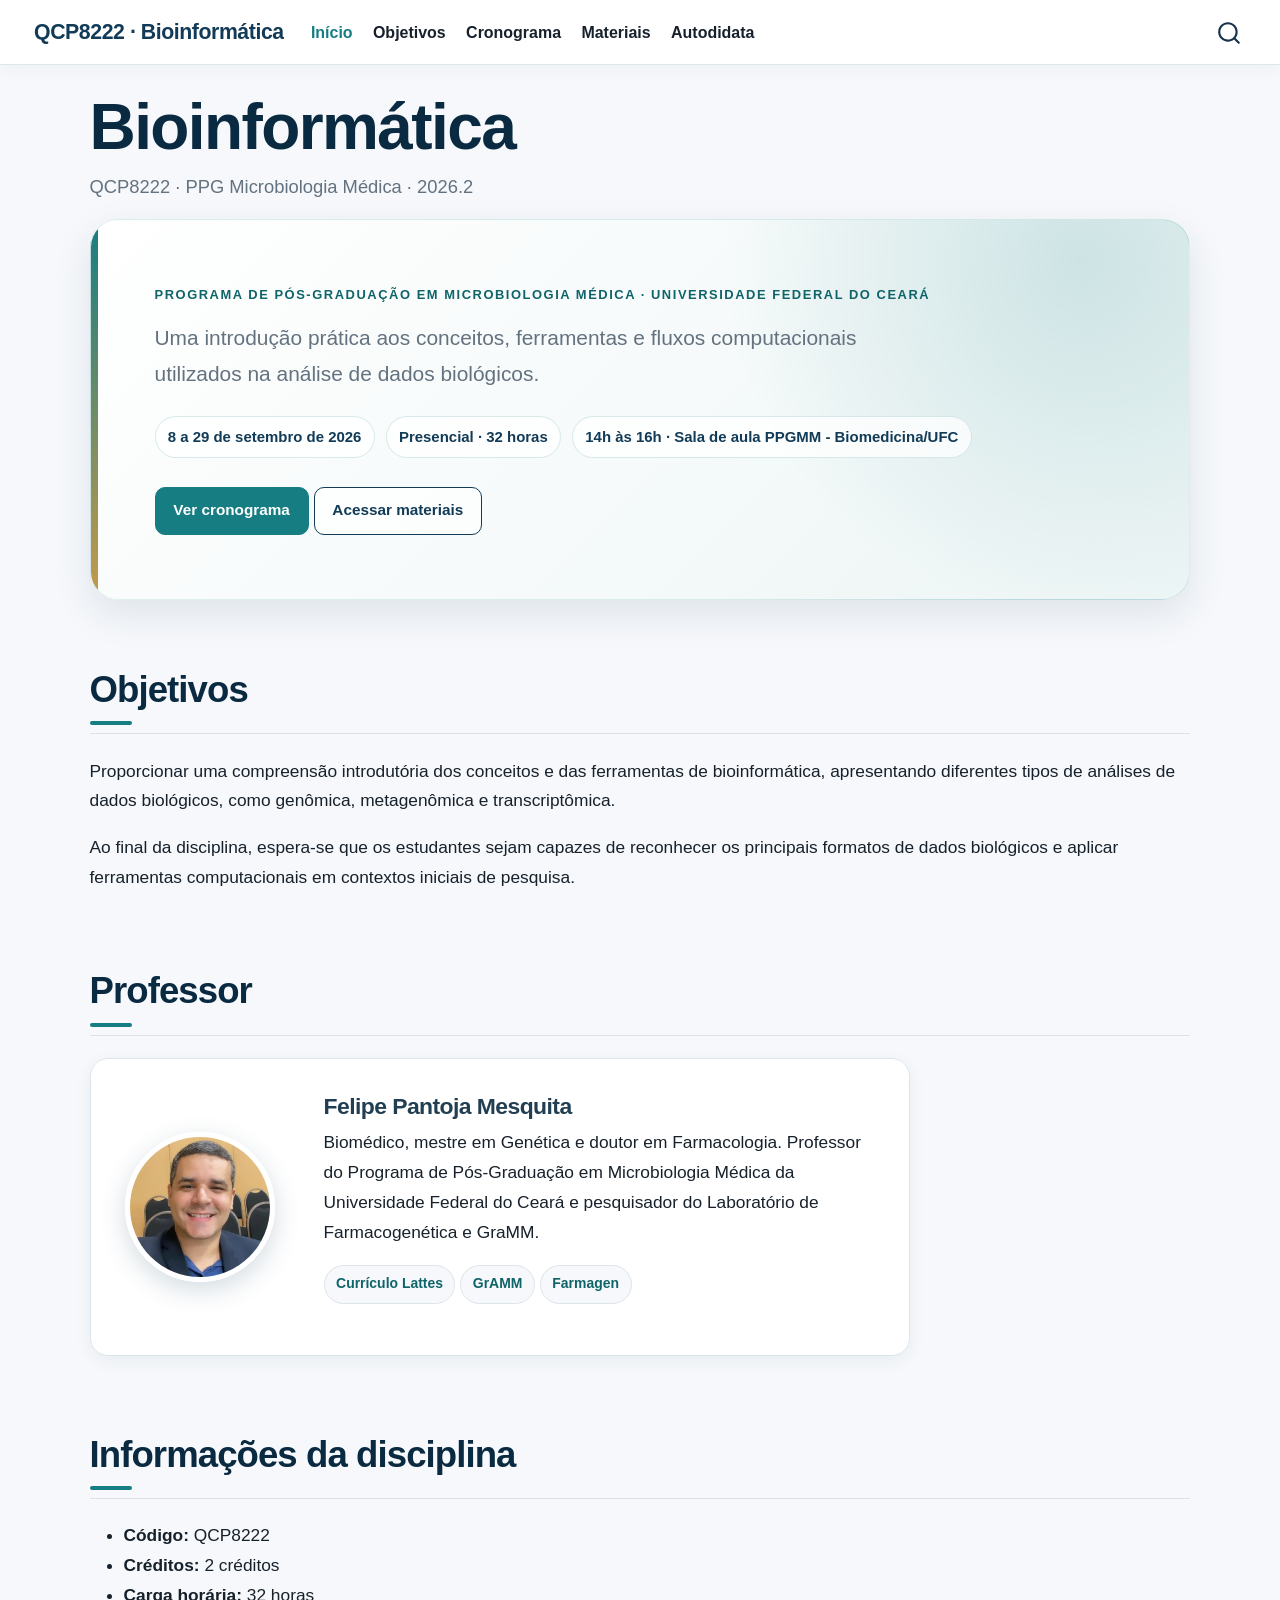
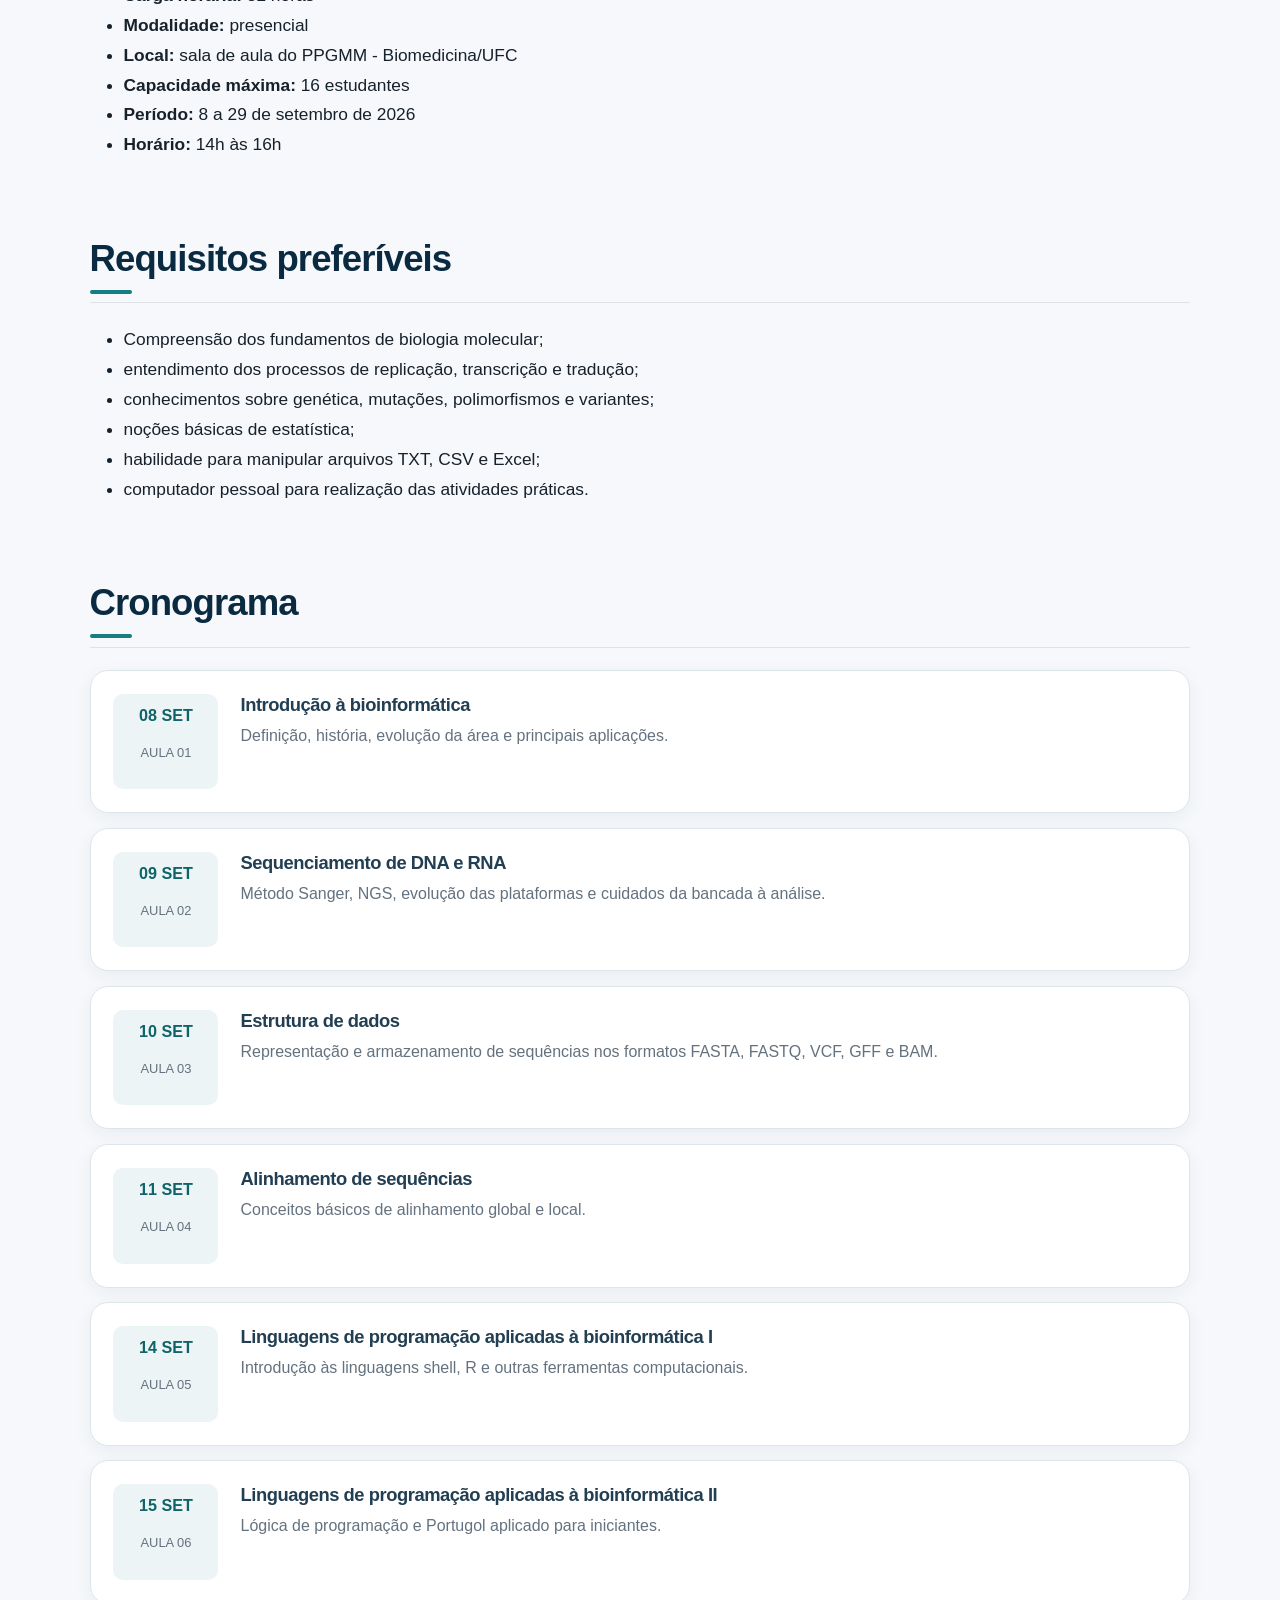
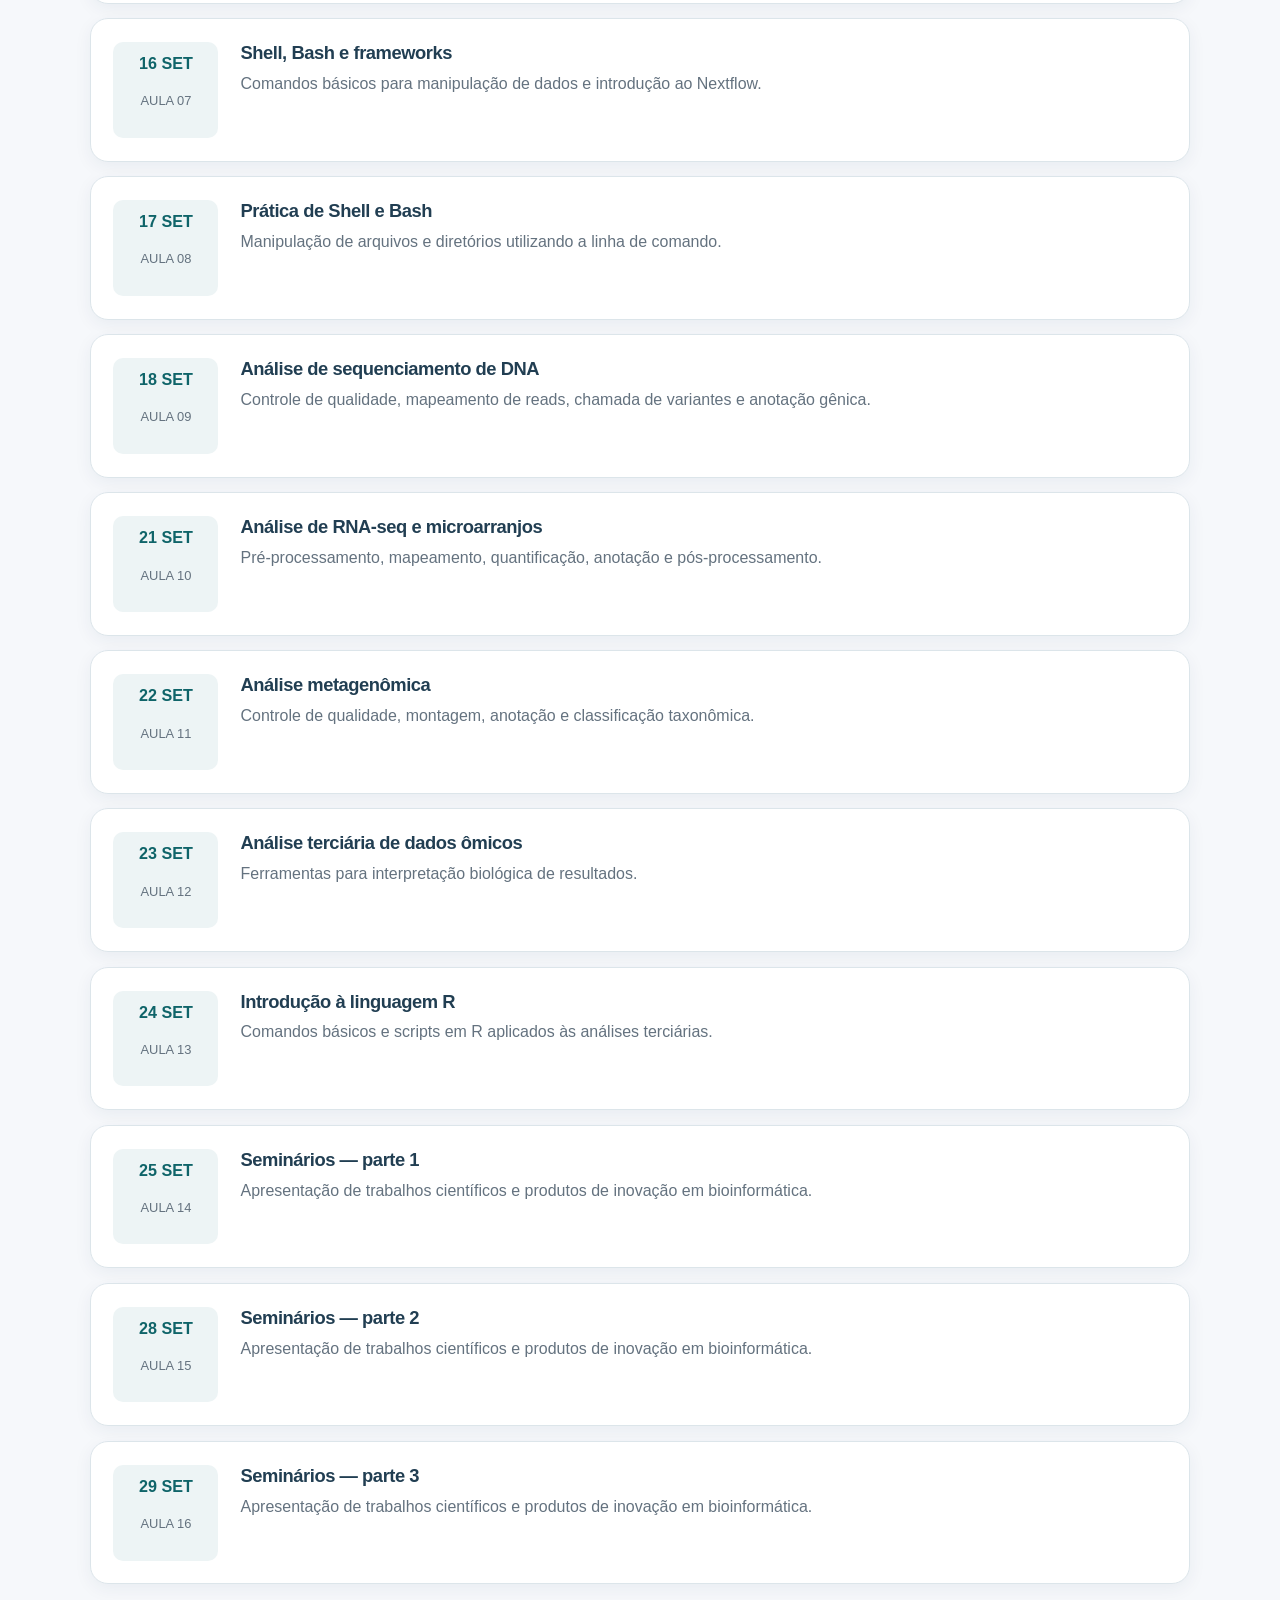
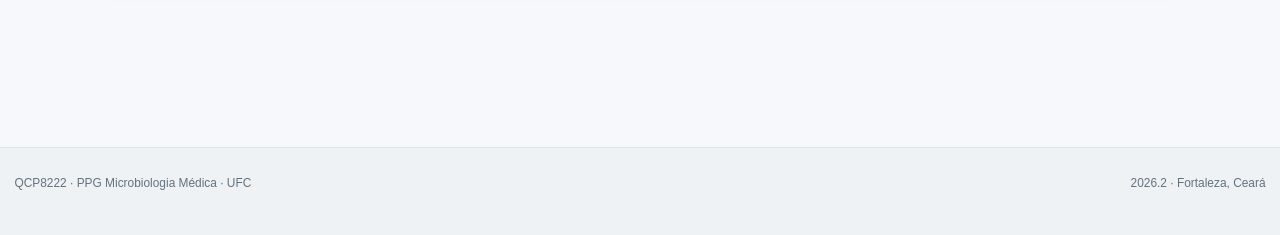
==== commit 7e8a99bf: "Built site for gh-pages" ====
--- a/index.html
+++ b/index.html
@@ -171,7 +171,7 @@
 <p><img src="assets/professores/felipe-card.webp" class="faculty-photo img-fluid" alt="Retrato de Felipe Pantoja Mesquita"></p>
 <section id="felipe-pantoja-mesquita" class="level3">
 <h3 class="anchored" data-anchor-id="felipe-pantoja-mesquita">Felipe Pantoja Mesquita</h3>
-<p>Biomédico, mestre em Genética e doutor em Farmacologia. Professor do Programa de Pós-Graduação em Microbiologia Médica da Universidade Federal do Ceará e pesquisador do Laboratório de Farmacogenética.</p>
+<p>Biomédico, mestre em Genética e doutor em Farmacologia. Professor do Programa de Pós-Graduação em Microbiologia Médica da Universidade Federal do Ceará e pesquisador do Laboratório de Farmacogenética e GraMM.</p>
 <div class="faculty-links">
 <p><a href="https://lattes.cnpq.br/3626590016067119" class="faculty-link">Currículo Lattes</a> <a href="https://instagram.com/grammufc" class="faculty-link">GrAMM</a> <a href="https://instagram.com/farmagen.ufc" class="faculty-link">Farmagen</a></p>
 </div>
@@ -455,7 +455,7 @@
     }
       var localhostRegex = new RegExp(/^(?:http|https):\/\/localhost\:?[0-9]*\//);
       var mailtoRegex = new RegExp(/^mailto:/);
-        var filterRegex = new RegExp('/' + window.location.host + '/');
+        var filterRegex = new RegExp("https:\/\/felipemesquita-bio\.github\.io\/2026\.2_QCP8222_Bioinformatica_PPGMM_UFC\/");
       var isInternal = (href) => {
           return filterRegex.test(href) || localhostRegex.test(href) || mailtoRegex.test(href);
       }
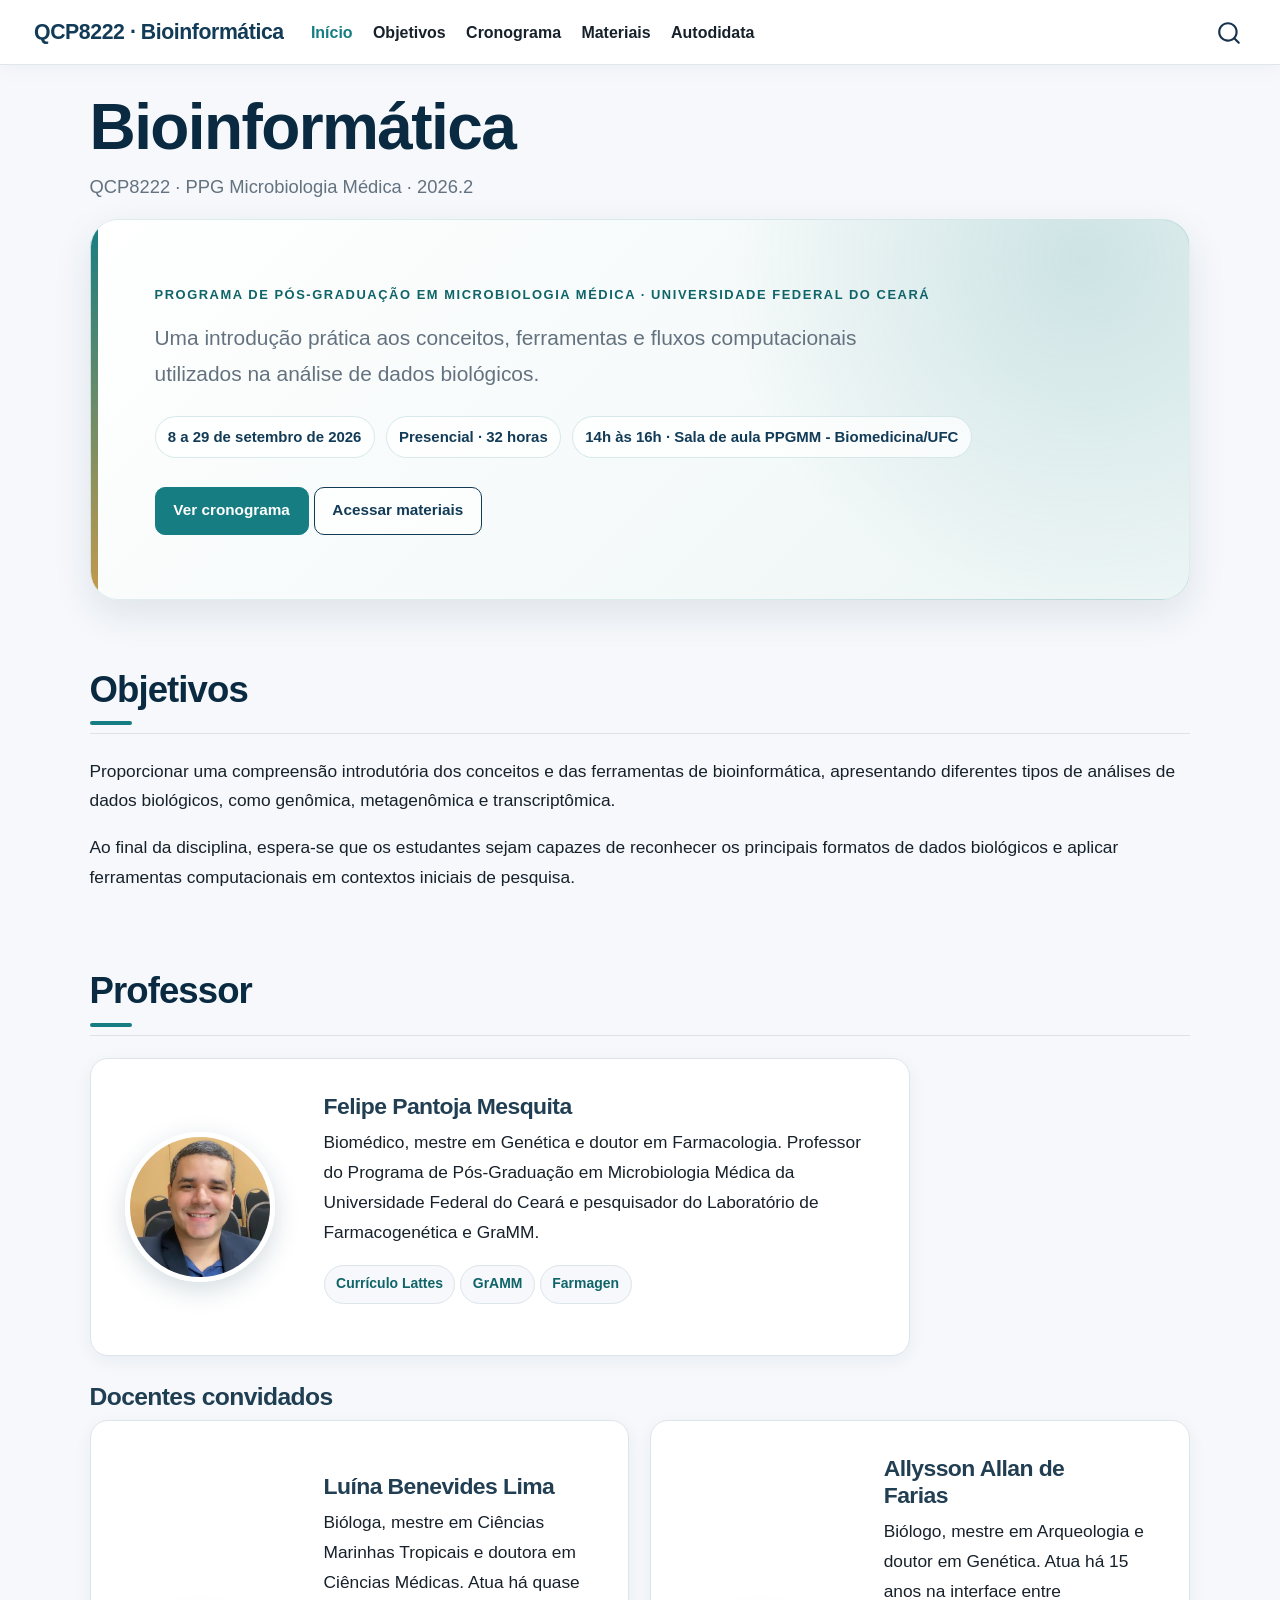
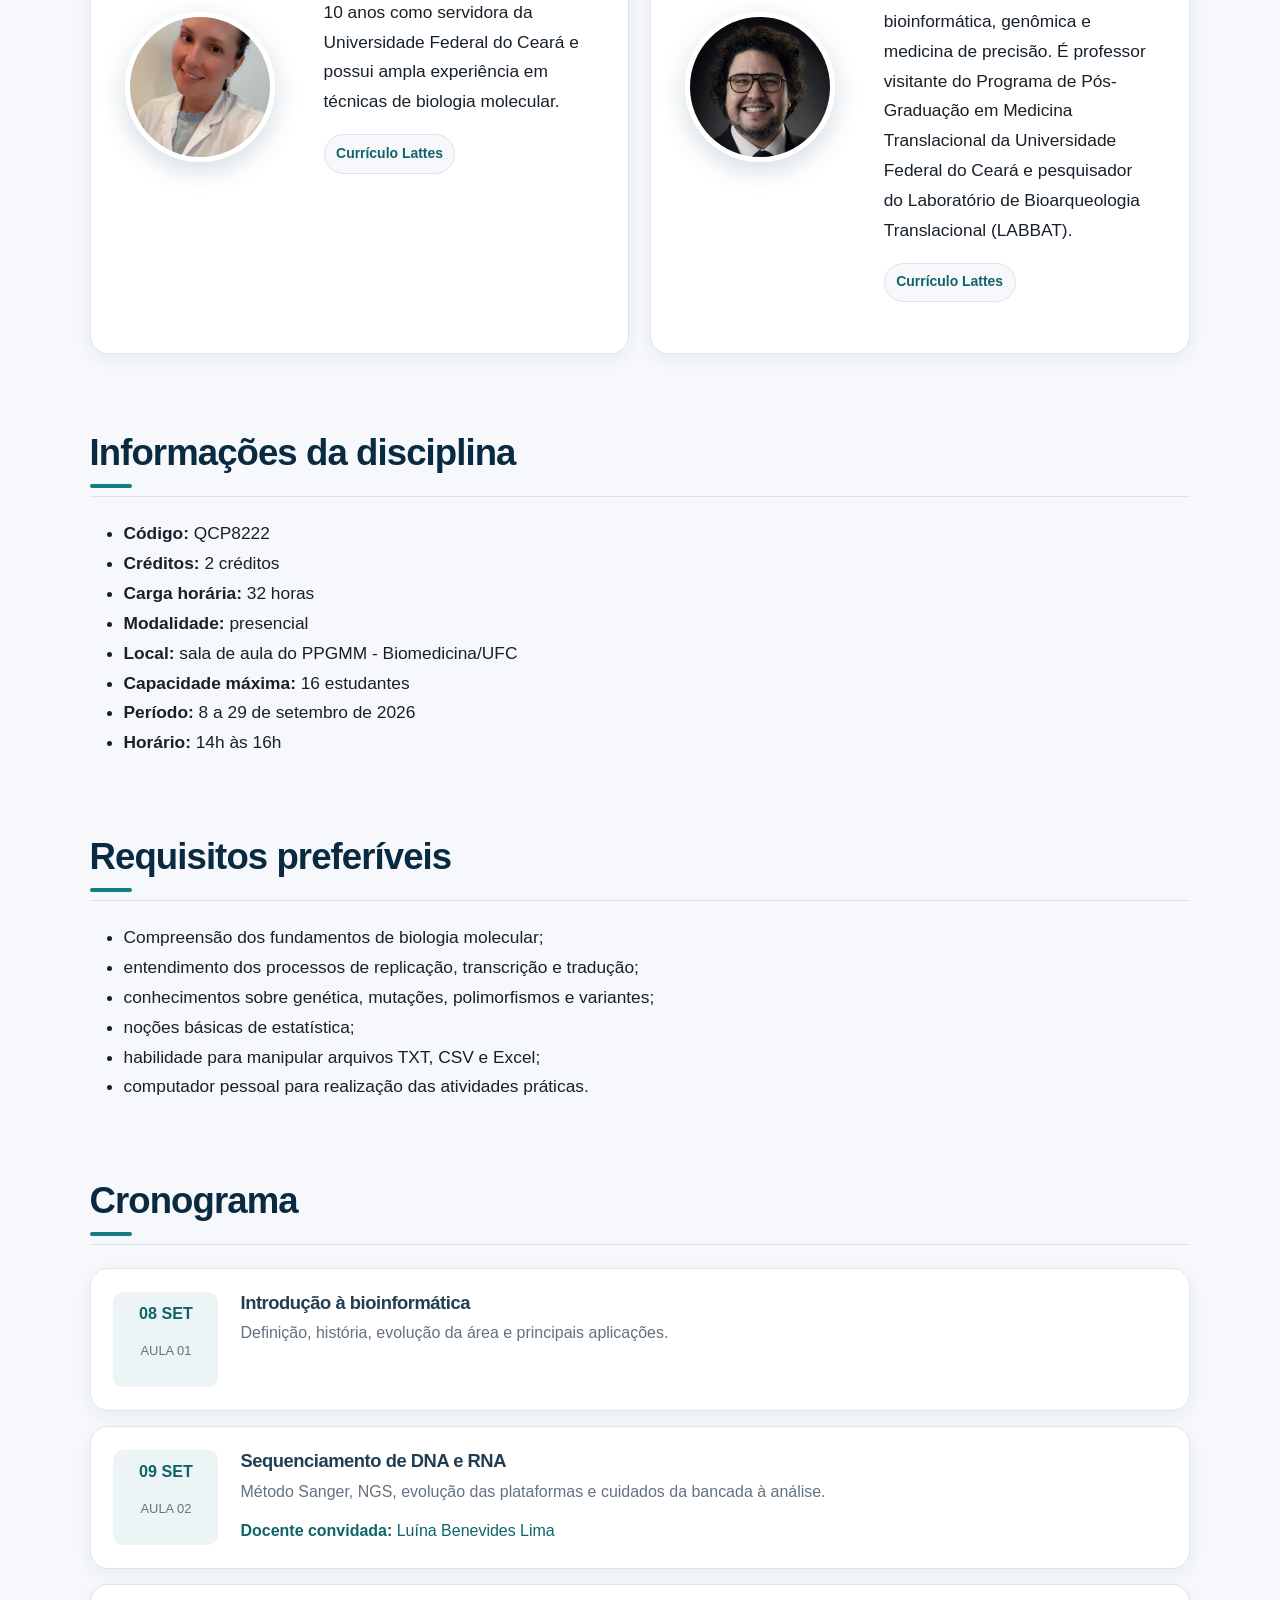
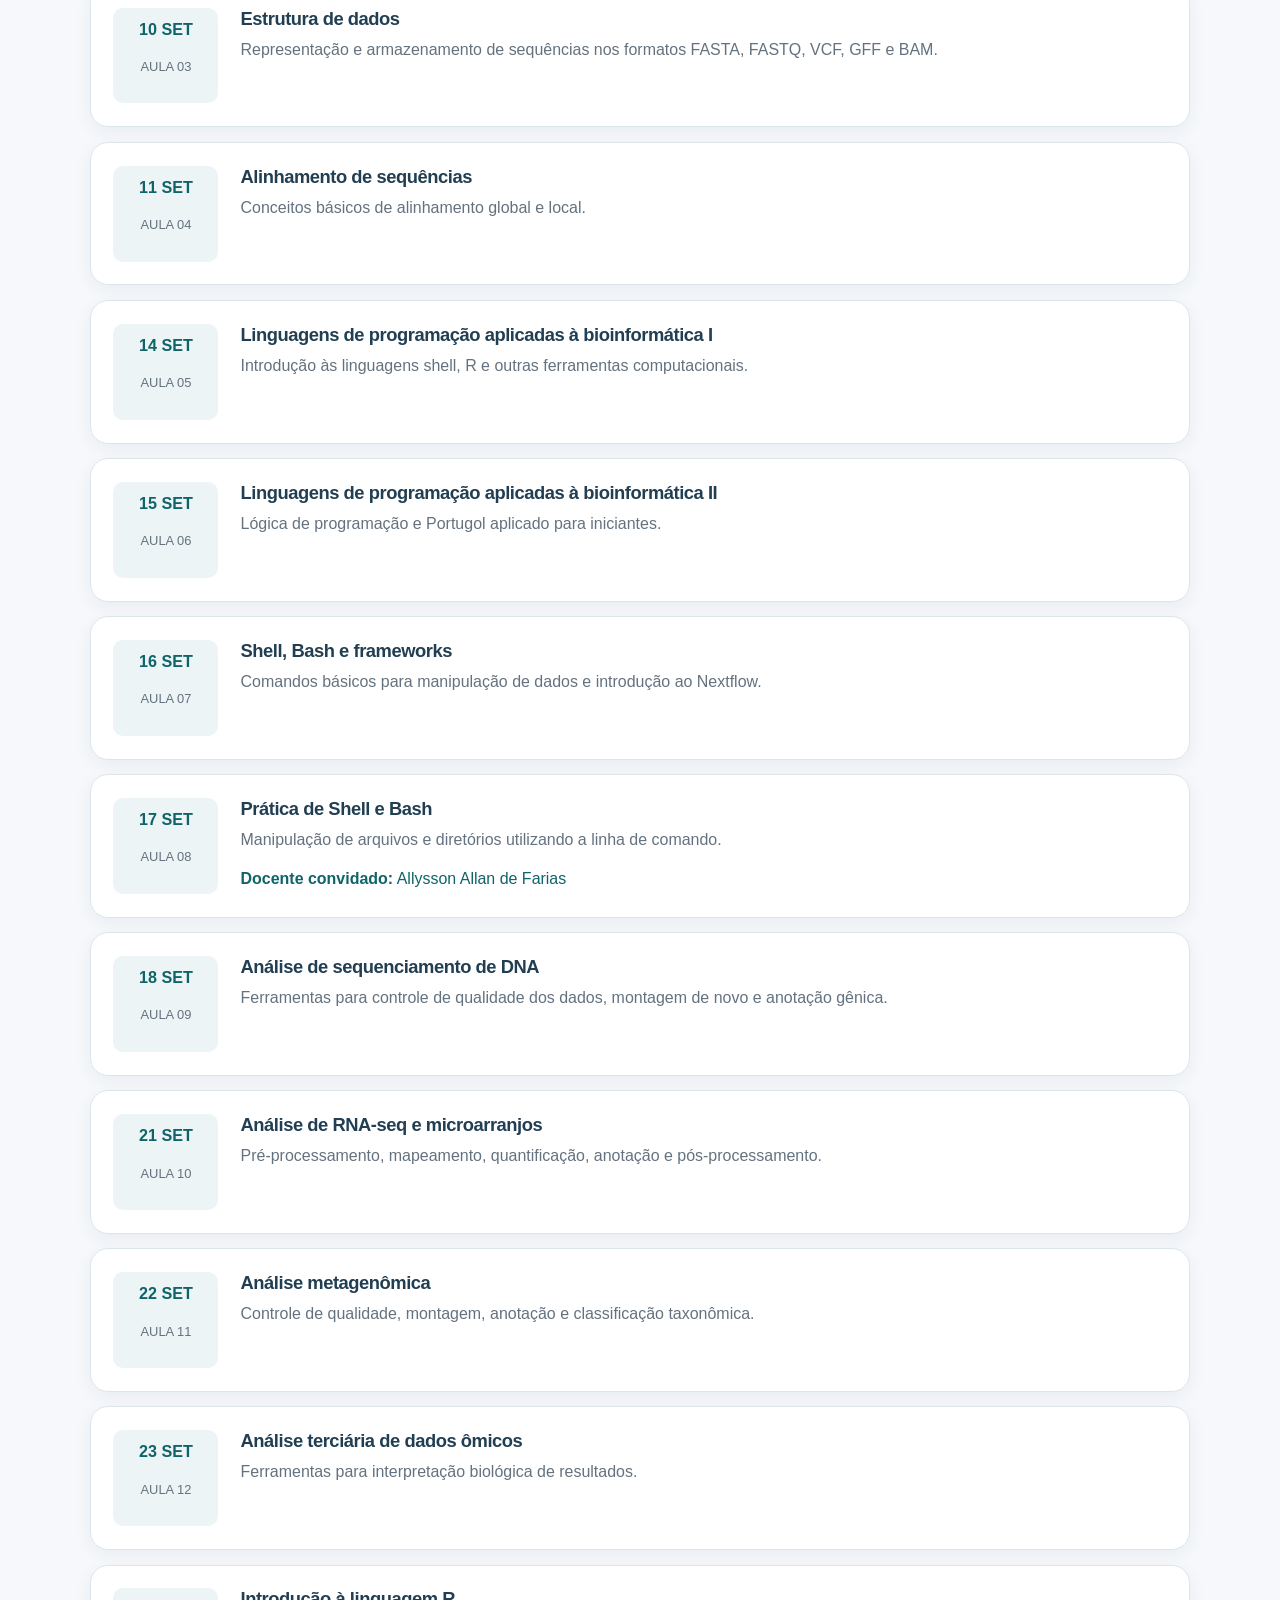
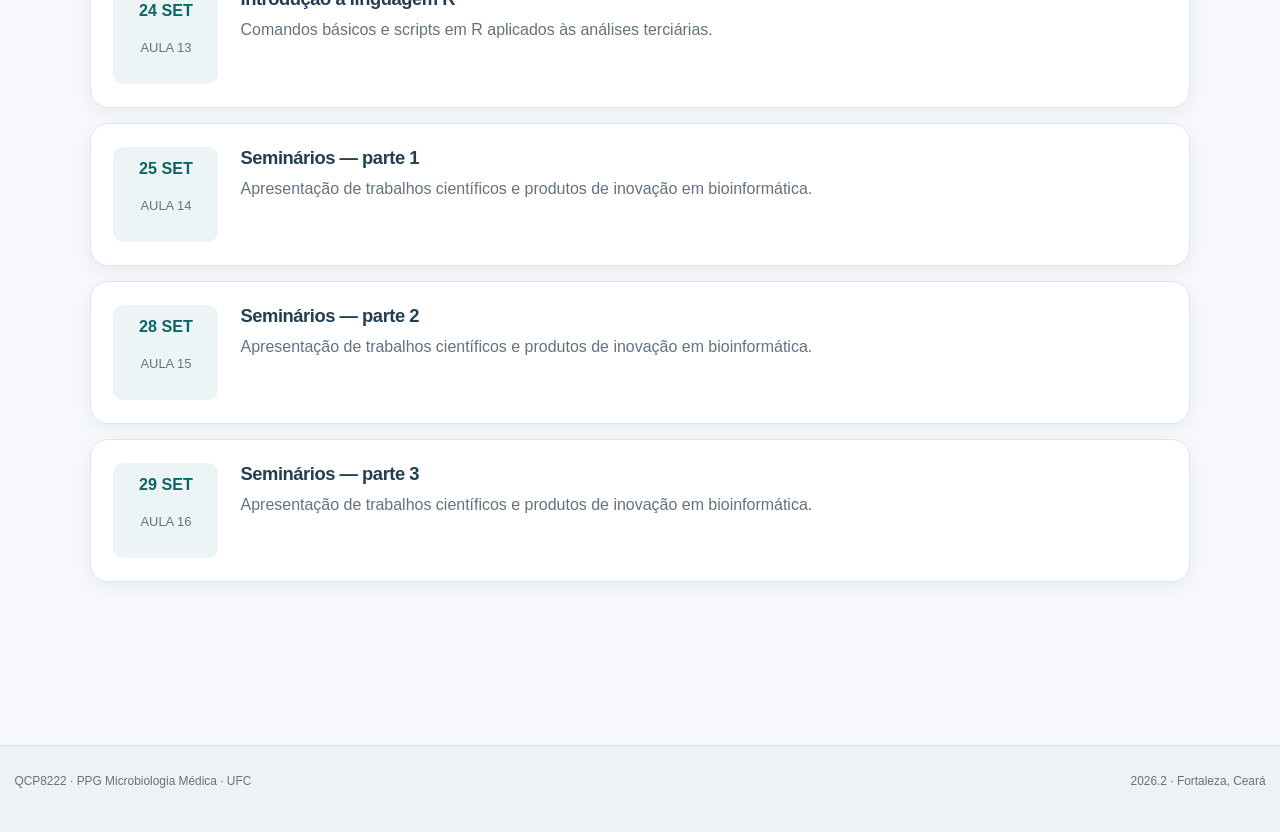
==== commit 9ad7e71b: "Built site for gh-pages" ====
--- a/index.html
+++ b/index.html
@@ -178,6 +178,31 @@
 </section>
 </div>
 </div>
+<section id="docentes-convidados" class="level3">
+<h3 class="anchored" data-anchor-id="docentes-convidados">Docentes convidados</h3>
+<div class="faculty-grid faculty-grid--guests">
+<div class="faculty-card">
+<p><img src="assets/professores/luina-card.jpeg" class="faculty-photo faculty-photo--luina img-fluid" alt="Retrato de Luína Benevides Lima"></p>
+<section id="luína-benevides-lima" class="level3">
+<h3 class="anchored" data-anchor-id="luína-benevides-lima">Luína Benevides Lima</h3>
+<p>Bióloga, mestre em Ciências Marinhas Tropicais e doutora em Ciências Médicas. Atua há quase 10 anos como servidora da Universidade Federal do Ceará e possui ampla experiência em técnicas de biologia molecular.</p>
+<div class="faculty-links">
+<p><a href="http://lattes.cnpq.br/2752223443633134" class="faculty-link">Currículo Lattes</a></p>
+</div>
+</section>
+</div>
+<div class="faculty-card">
+<p><img src="assets/professores/allysson-card.webp" class="faculty-photo img-fluid" alt="Retrato de Allysson Allan de Farias"></p>
+<section id="allysson-allan-de-farias" class="level3">
+<h3 class="anchored" data-anchor-id="allysson-allan-de-farias">Allysson Allan de Farias</h3>
+<p>Biólogo, mestre em Arqueologia e doutor em Genética. Atua há 15 anos na interface entre bioinformática, genômica e medicina de precisão. É professor visitante do Programa de Pós-Graduação em Medicina Translacional da Universidade Federal do Ceará e pesquisador do Laboratório de Bioarqueologia Translacional (LABBAT).</p>
+<div class="faculty-links">
+<p><a href="http://lattes.cnpq.br/0112236864523667" class="faculty-link">Currículo Lattes</a></p>
+</div>
+</section>
+</div>
+</div>
+</section>
 </section>
 <section id="informações-da-disciplina" class="level2">
 <h2 class="anchored" data-anchor-id="informações-da-disciplina">Informações da disciplina</h2>
@@ -224,6 +249,9 @@
 <section id="sequenciamento-de-dna-e-rna" class="level3 schedule-content">
 <h3 class="anchored" data-anchor-id="sequenciamento-de-dna-e-rna">Sequenciamento de DNA e RNA</h3>
 <p>Método Sanger, NGS, evolução das plataformas e cuidados da bancada à análise.</p>
+<div class="schedule-instructor">
+<p><strong>Docente convidada:</strong> Luína Benevides Lima</p>
+</div>
 </section>
 </div>
 <div class="schedule-row">
@@ -284,6 +312,9 @@
 <section id="prática-de-shell-e-bash" class="level3 schedule-content">
 <h3 class="anchored" data-anchor-id="prática-de-shell-e-bash">Prática de Shell e Bash</h3>
 <p>Manipulação de arquivos e diretórios utilizando a linha de comando.</p>
+<div class="schedule-instructor">
+<p><strong>Docente convidado:</strong> Allysson Allan de Farias</p>
+</div>
 </section>
 </div>
 <div class="schedule-row">
@@ -293,7 +324,7 @@
 </div>
 <section id="análise-de-sequenciamento-de-dna" class="level3 schedule-content">
 <h3 class="anchored" data-anchor-id="análise-de-sequenciamento-de-dna">Análise de sequenciamento de DNA</h3>
-<p>Controle de qualidade, mapeamento de reads, chamada de variantes e anotação gênica.</p>
+<p>Ferramentas para controle de qualidade dos dados, montagem de novo e anotação gênica.</p>
 </section>
 </div>
 <div class="schedule-row">
--- a/assets/css/styles.css
+++ b/assets/css/styles.css
@@ -270,7 +270,7 @@
   transform: translateY(-2px);
 }
 
-/* Professor */
+/* Professor e docentes convidados */
 
 .faculty-grid {
   display: grid;
@@ -307,6 +307,11 @@
   font-size: 1.35rem;
 }
 
+.faculty-grid--guests {
+  grid-template-columns: repeat(auto-fit, minmax(min(100%, 480px), 1fr));
+  max-width: 1100px;
+}
+
 .faculty-card > p:not(:first-child) {
   margin: 0 0 1rem;
   color: var(--muted);
@@ -322,6 +327,10 @@
   box-shadow: 0 8px 26px rgba(18, 59, 87, 0.18);
   object-fit: cover;
   object-position: center;
+}
+
+.faculty-photo--luina {
+  object-position: center 27%;
 }
 
 .faculty-links {
@@ -398,6 +407,16 @@
   font-size: 0.94rem;
 }
 
+.schedule-instructor {
+  margin-top: 0.7rem;
+  color: var(--teal-dark);
+  font-size: 0.86rem;
+}
+
+.schedule-instructor p {
+  color: inherit;
+}
+
 /* Materiais e cartões */
 
 .resource-grid {
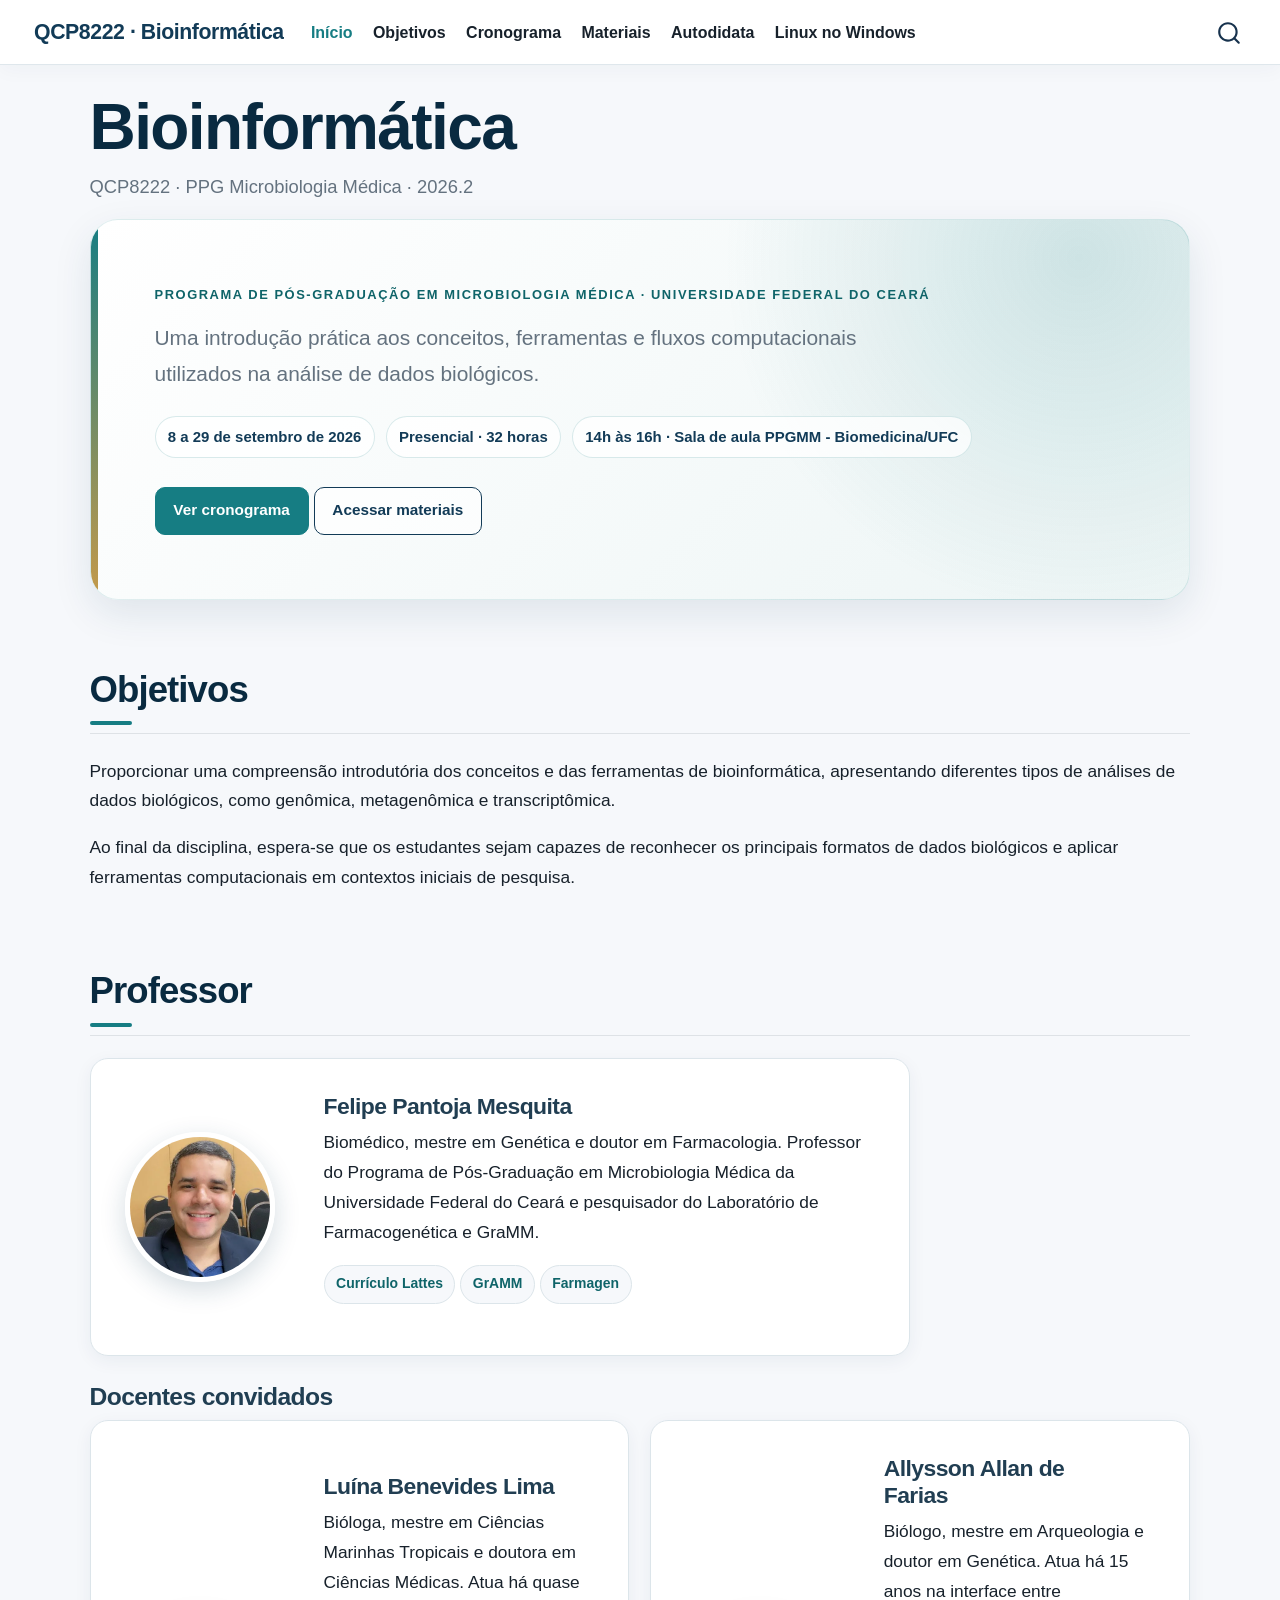
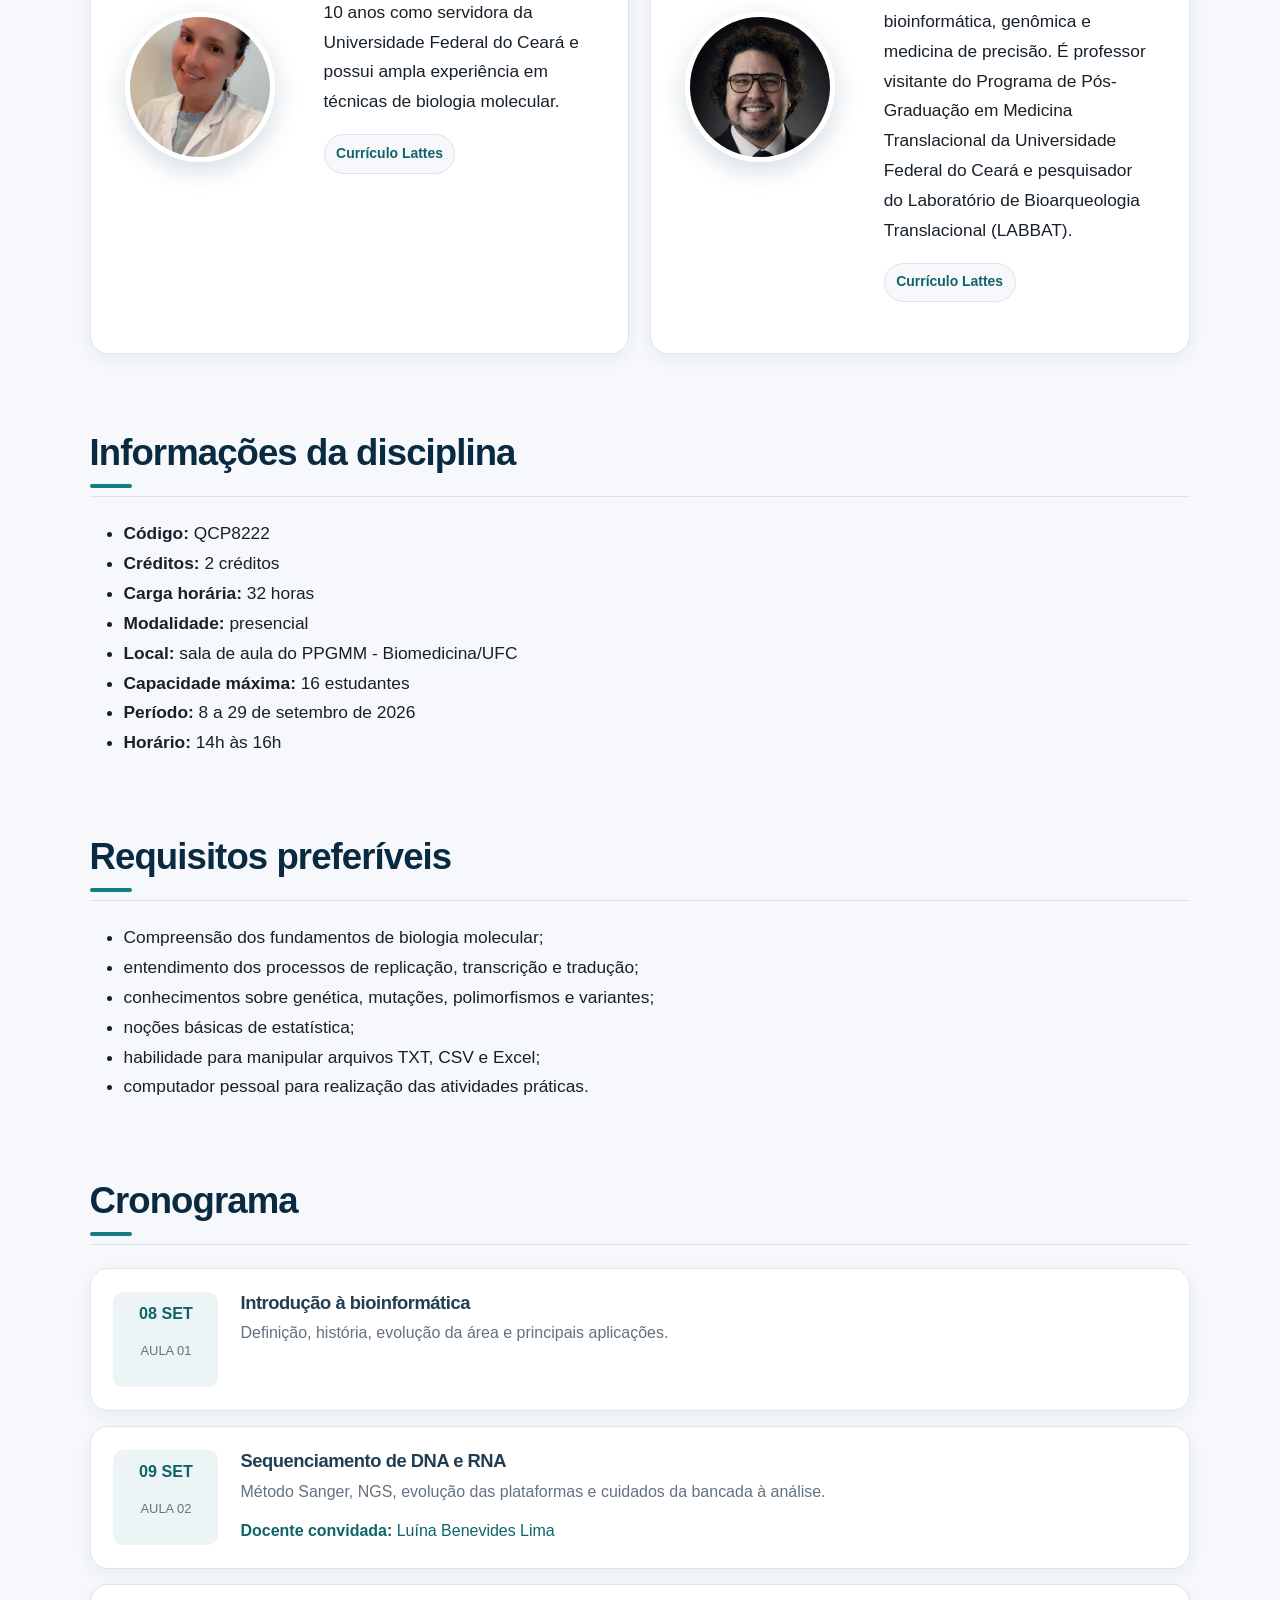
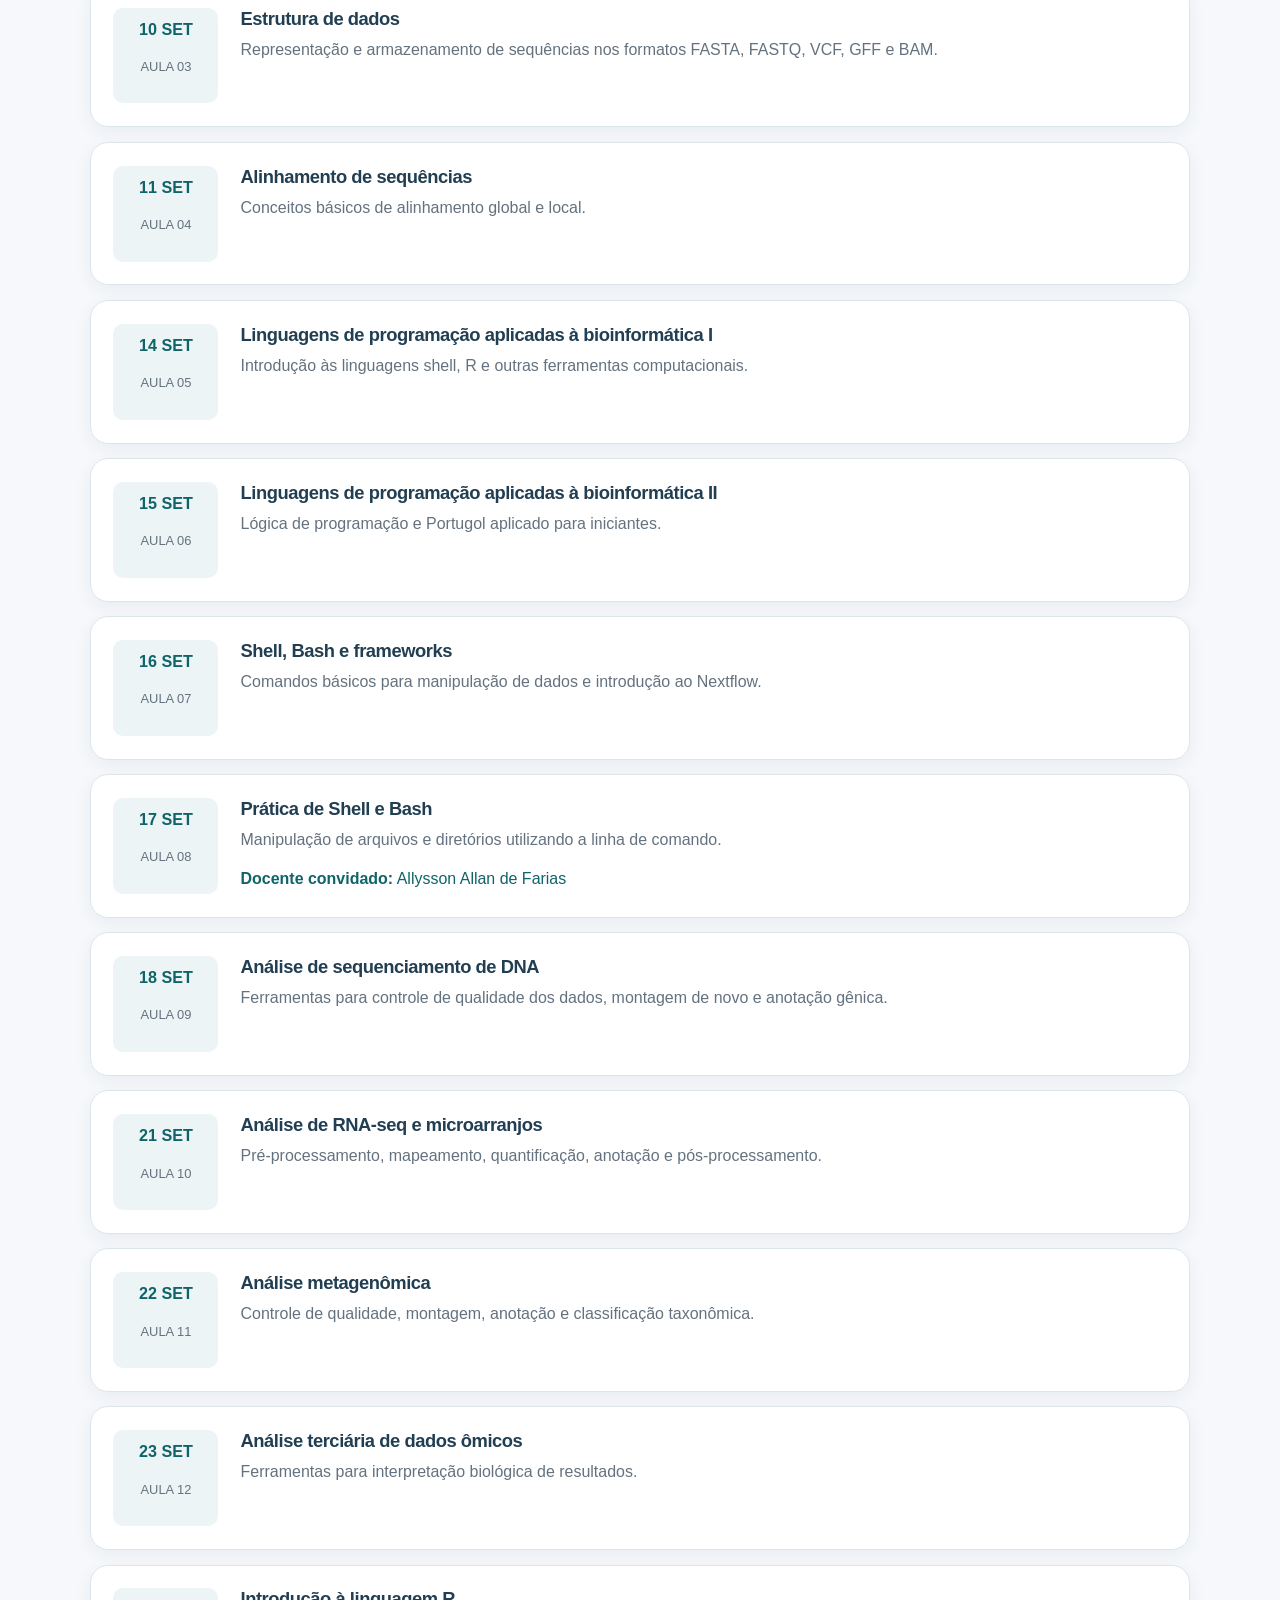
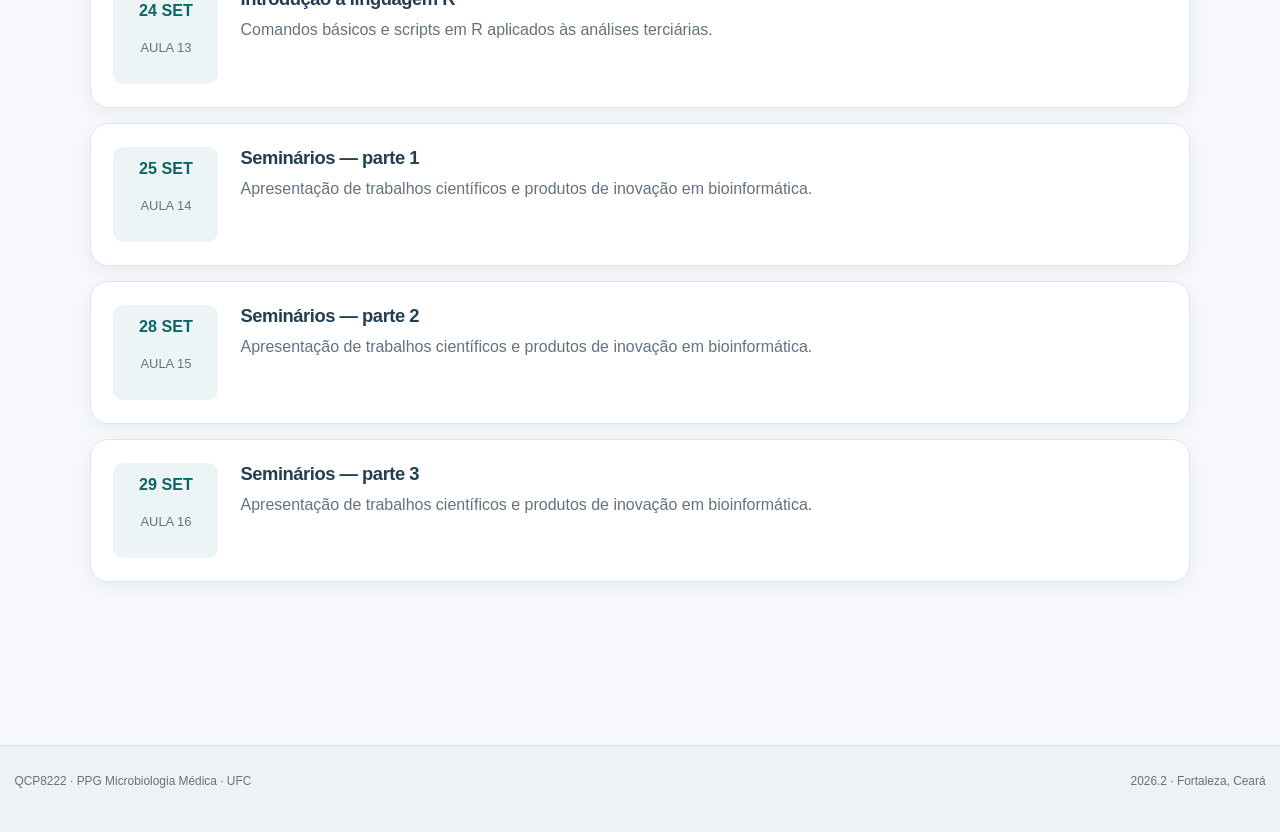
==== commit abca626c: "Built site for gh-pages" ====
--- a/index.html
+++ b/index.html
@@ -111,6 +111,10 @@
   <li class="nav-item">
     <a class="nav-link" href="./autodidata.html"> 
 <span class="menu-text">Autodidata</span></a>
+  </li>  
+  <li class="nav-item">
+    <a class="nav-link" href="./wsl.html"> 
+<span class="menu-text">Linux no Windows</span></a>
   </li>  
 </ul>
           </div> <!-- /navcollapse -->
